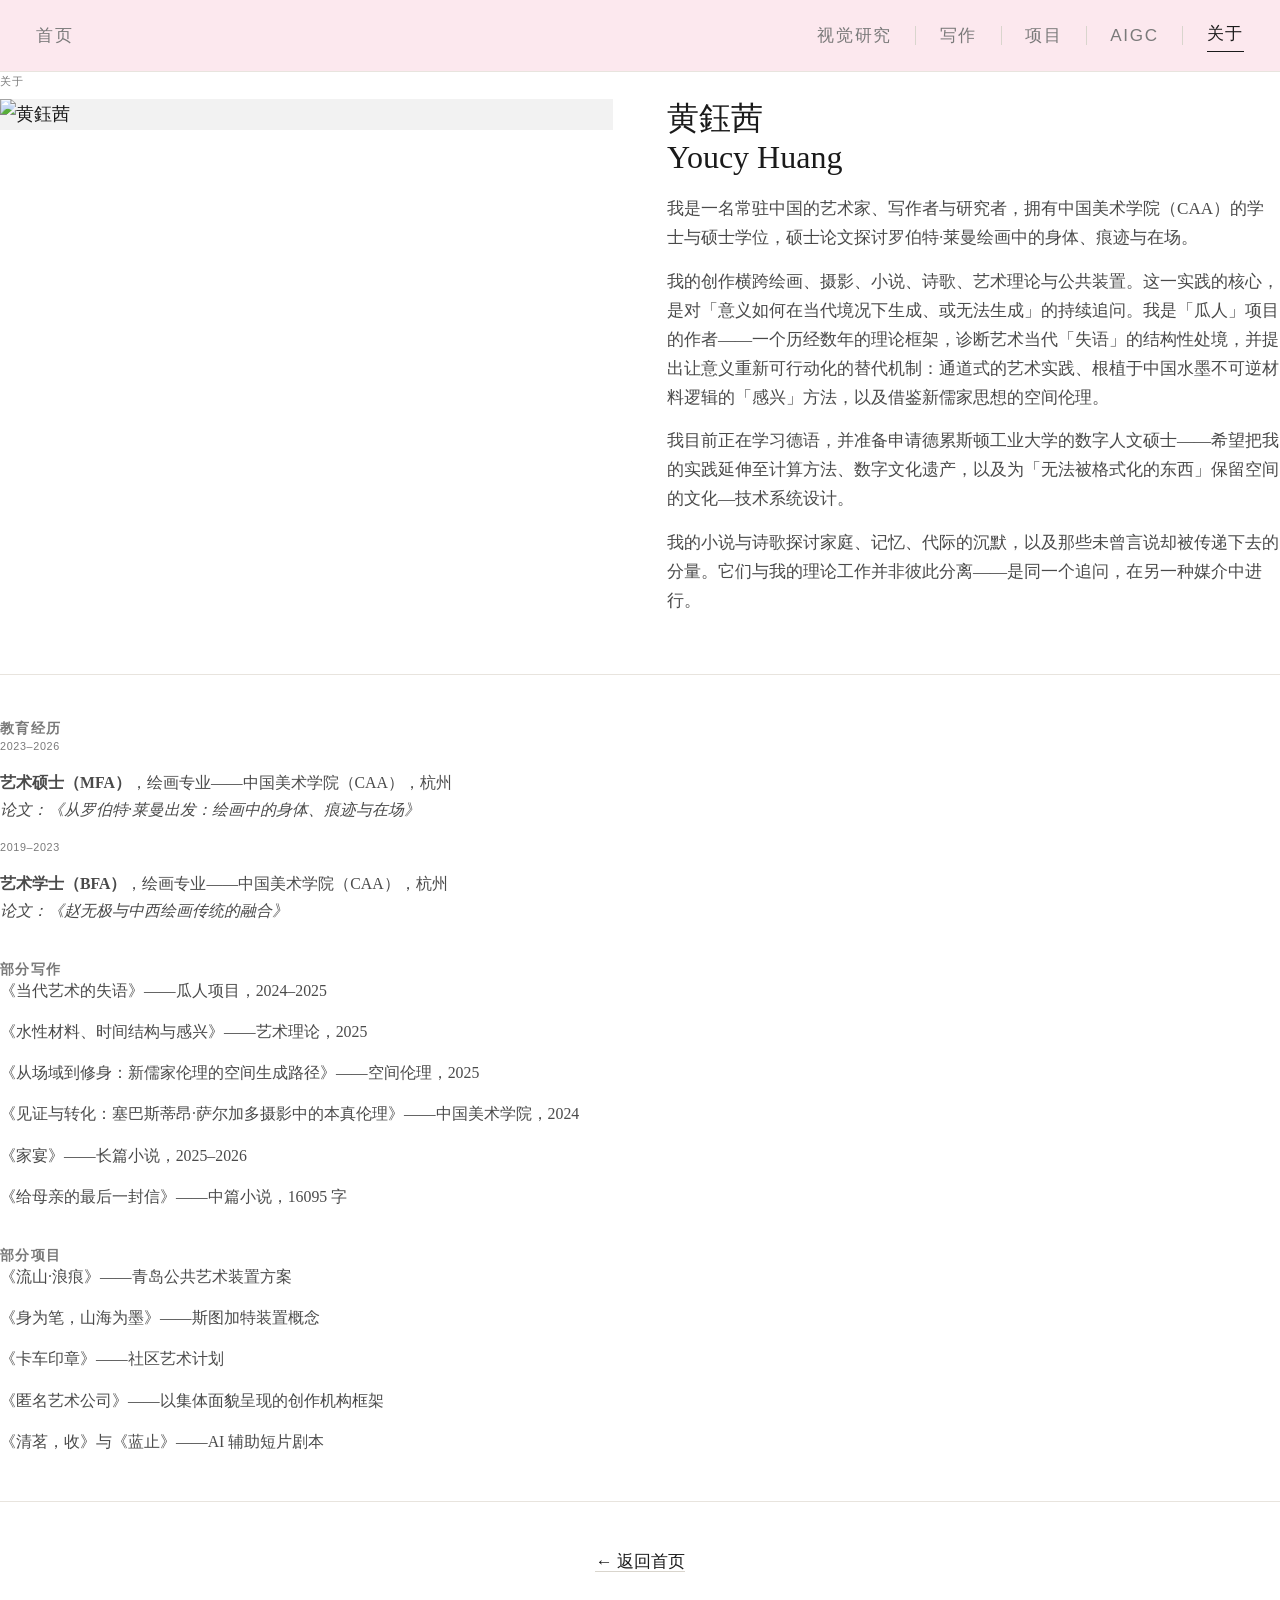
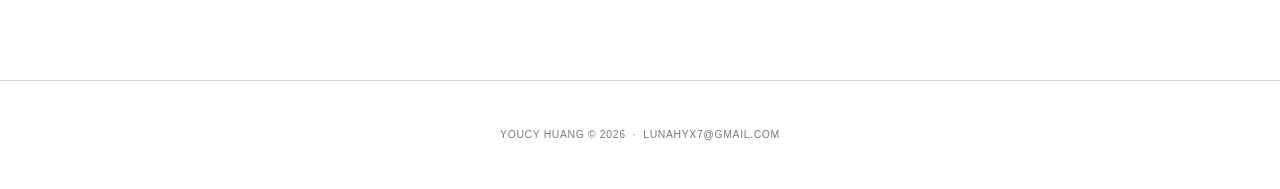
==== about.html @ cfd29266 "中文版作品集网站：9 页面 + 自由画布拖拽缩放 + 全站可编辑 + 导航 6 项" ====
<!DOCTYPE html>
<html lang="zh-CN">
<head>
  <meta charset="UTF-8">
  <meta name="viewport" content="width=device-width, initial-scale=1.0">
  <title>关于 — 黄鈺茜</title>
  <meta name="description" content="关于黄鈺茜（Youcy Huang）——艺术家、写作者、研究者。中国美术学院 BFA 与 MFA。">
  <link rel="stylesheet" href="assets/css/style.css">
  <link rel="icon" type="image/svg+xml" href="data:image/svg+xml,<svg xmlns='http://www.w3.org/2000/svg' viewBox='0 0 100 100'><text y='.9em' font-size='90'>山</text></svg>">
</head>
<body>

<nav class="nav">
  <ul class="nav-links">
    <li class="nav-home"><a href="index.html">首页</a></li>
    <li><a href="visual-studies.html">视觉研究</a></li>
    <li><a href="writing.html">写作</a></li>
    <li><a href="projects.html">项目</a></li>
    <li><a href="digital.html">AIGC</a></li>
    <li><a href="about.html" class="active">关于</a></li>
  </ul>
</nav>

<main class="page">
  <section class="section">
    <p class="section-label">关于</p>

    <div class="about-grid">
      <div class="about-image">
        <img src="assets/images/photography/photo_17.png" alt="黄鈺茜" loading="lazy">
      </div>
      <div class="about-text">
        <h2 style="margin-bottom: var(--gap-sm);">黄鈺茜<br>Youcy Huang</h2>
        <p>
          我是一名常驻中国的艺术家、写作者与研究者，拥有中国美术学院（CAA）的学士与硕士学位，硕士论文探讨罗伯特·莱曼绘画中的身体、痕迹与在场。
        </p>
        <p>
          我的创作横跨绘画、摄影、小说、诗歌、艺术理论与公共装置。这一实践的核心，是对「意义如何在当代境况下生成、或无法生成」的持续追问。我是「瓜人」项目的作者——一个历经数年的理论框架，诊断艺术当代「失语」的结构性处境，并提出让意义重新可行动化的替代机制：通道式的艺术实践、根植于中国水墨不可逆材料逻辑的「感兴」方法，以及借鉴新儒家思想的空间伦理。
        </p>
        <p>
          我目前正在学习德语，并准备申请德累斯顿工业大学的数字人文硕士——希望把我的实践延伸至计算方法、数字文化遗产，以及为「无法被格式化的东西」保留空间的文化—技术系统设计。
        </p>
        <p>
          我的小说与诗歌探讨家庭、记忆、代际的沉默，以及那些未曾言说却被传递下去的分量。它们与我的理论工作并非彼此分离——是同一个追问，在另一种媒介中进行。
        </p>
      </div>
    </div>

    <!-- 履历 -->
    <div class="section-rule"></div>
    <h4>教育经历</h4>
    <div class="cv-section">
      <div class="cv-entry">
        <p class="date">2023–2026</p>
        <p class="desc"><strong>艺术硕士（MFA）</strong>，绘画专业——中国美术学院（CAA），杭州<br>
        <em>论文：《从罗伯特·莱曼出发：绘画中的身体、痕迹与在场》</em></p>
      </div>
      <div class="cv-entry">
        <p class="date">2019–2023</p>
        <p class="desc"><strong>艺术学士（BFA）</strong>，绘画专业——中国美术学院（CAA），杭州<br>
        <em>论文：《赵无极与中西绘画传统的融合》</em></p>
      </div>
    </div>

    <h4 style="margin-top: var(--gap-md);">部分写作</h4>
    <div class="cv-section">
      <div class="cv-entry">
        <p class="desc">《当代艺术的失语》——瓜人项目，2024–2025</p>
      </div>
      <div class="cv-entry">
        <p class="desc">《水性材料、时间结构与感兴》——艺术理论，2025</p>
      </div>
      <div class="cv-entry">
        <p class="desc">《从场域到修身：新儒家伦理的空间生成路径》——空间伦理，2025</p>
      </div>
      <div class="cv-entry">
        <p class="desc">《见证与转化：塞巴斯蒂昂·萨尔加多摄影中的本真伦理》——中国美术学院，2024</p>
      </div>
      <div class="cv-entry">
        <p class="desc">《家宴》——长篇小说，2025–2026</p>
      </div>
      <div class="cv-entry">
        <p class="desc">《给母亲的最后一封信》——中篇小说，16095 字</p>
      </div>
    </div>

    <h4 style="margin-top: var(--gap-md);">部分项目</h4>
    <div class="cv-section">
      <div class="cv-entry">
        <p class="desc">《流山·浪痕》——青岛公共艺术装置方案</p>
      </div>
      <div class="cv-entry">
        <p class="desc">《身为笔，山海为墨》——斯图加特装置概念</p>
      </div>
      <div class="cv-entry">
        <p class="desc">《卡车印章》——社区艺术计划</p>
      </div>
      <div class="cv-entry">
        <p class="desc">《匿名艺术公司》——以集体面貌呈现的创作机构框架</p>
      </div>
      <div class="cv-entry">
        <p class="desc">《清茗，收》与《蓝止》——AI 辅助短片剧本</p>
      </div>
    </div>

    <div class="section-rule"></div>
    <p style="text-align: center;">
      <a href="index.html">← 返回首页</a>
    </p>
  </section>
</main>

<footer class="footer">
  <p>Youcy Huang &copy; 2026 &nbsp;·&nbsp; lunahyx7@gmail.com</p>
</footer>

<script src="assets/js/editable.js"></script>
</body>
</html>
---- assets/css/style.css ----
/* ========================================
   Youcy Huang — Portfolio v3
   Cézanne Catalogue Style
   ======================================== */

*,*::before,*::after{box-sizing:border-box;margin:0;padding:0}

:root{
  --cream:#ffffff; --warm:#f7f7f7; --paper:#f2f2f2;
  --ink:#1a1a1a; --ink-light:#4a4a4a; --muted:#7a7a7a; --faint:#b0aca5;
  --rule:#d9d5cd; --rule-light:#e8e4de;
  --cn:'FZShouJinShuS-R-GB','方正瘦金书','汉仪瘦金书','竹影瘦金体','Noto Serif SC','Source Han Serif SC','Songti SC','STSong','SimSun','宋体';
  --serif:var(--cn),'Georgia','Times New Roman',serif;
  --sans:var(--cn),'Inter','Helvetica Neue','Arial',sans-serif;
  --nav-h:4rem;
  --thumb-size: 200px;
  --nav-bg:rgba(252,228,236,.85);
  --base-fs:18px;
  --body-lh:1.7;
  --page-gutter:2rem;
  --section-gap:3rem;
  --gap-xs:.5rem; --gap-sm:1rem; --gap-md:2rem; --gap-lg:3rem; --gap-xl:4rem;
  --img-border-w:0px;
  --img-border-c:#1a1a1a;
}
html{font-size:var(--base-fs);scroll-behavior:smooth;-webkit-font-smoothing:antialiased}
body{font-family:var(--serif);background:var(--cream);color:var(--ink);line-height:var(--body-lh);font-weight:400}

/* Typography */
h1,h2,h3,h4{font-family:var(--serif);font-weight:500;line-height:1.2}
h1{font-size:clamp(2.5rem,5vw,4rem);font-weight:500;letter-spacing:.02em}
h2{font-size:clamp(1.4rem,2.5vw,1.8rem);font-weight:500}
h3{font-size:1.05rem;font-weight:600}
h4{font-size:.78rem;font-weight:600;text-transform:uppercase;letter-spacing:.1em;color:var(--muted)}
p{font-size:.95rem;color:var(--ink-light);margin-bottom:.8rem;font-weight:400}
a{color:var(--ink);text-decoration:none;border-bottom:1px solid var(--rule);transition:border-color .2s}
a:hover{border-bottom-color:var(--ink)}
img{box-shadow:0 0 0 var(--img-border-w) var(--img-border-c)}

/* Navigation */
.nav{position:fixed;top:0;left:0;right:0;z-index:100;height:var(--nav-h);padding:0 2rem;background:var(--nav-bg);backdrop-filter:blur(8px);border-bottom:1px solid var(--rule-light);display:flex;justify-content:flex-end;align-items:center}
.nav-logo{font-family:var(--serif);font-size:1.85rem;font-weight:700;letter-spacing:.03em;border:none}
.nav-logo:hover{border:none;opacity:.6}
.nav-links{display:flex;align-items:center;list-style:none;flex:1}
.nav-links li{display:flex;align-items:center}
.nav-links li + li::before{content:'';width:1px;height:1.1em;background:var(--rule);margin:0 1.3rem}
.nav-home{margin-right:auto}
.nav-home + li::before{display:none}
.nav-links a{font-family:var(--sans);font-size:0.95rem;font-weight:500;letter-spacing:.1em;text-transform:uppercase;border:none;color:var(--muted)}
.nav-links a:hover,.nav-links a.active{color:var(--ink)}
.nav-links a.active::after{content:'';display:block;width:100%;height:1px;background:var(--ink);margin-top:2px}

/* Page */
.page{padding-top:var(--nav-h)}
.page-inner{max-width:1340px;margin:0 auto;padding:2.5rem var(--page-gutter)}

/* ============================================= */
/* PAINTINGS — CÉZANNE CATALOGUE STYLE            */
/* ============================================= */

/* Toolbar */
.catalog-toolbar{display:flex;justify-content:space-between;align-items:center;padding-bottom:1.5rem;border-bottom:1px solid var(--rule);margin-bottom:2rem;flex-wrap:wrap;gap:1rem}
.catalog-toolbar h1{font-size:1.6rem;font-weight:400;margin:0}
.catalog-controls{display:flex;align-items:center;gap:1rem}
.catalog-controls label{font-family:var(--sans);font-size:.62rem;letter-spacing:.06em;text-transform:uppercase;color:var(--muted)}
.catalog-controls input[type=range]{width:100px;accent-color:var(--ink)}

/* Period section */
.period-section{margin-bottom:3rem}
.period-head{display:flex;justify-content:space-between;align-items:baseline;padding:1rem 0;border-bottom:1px solid var(--rule-light);margin-bottom:1.2rem}
.period-head h2{font-size:1.2rem;font-weight:500}
.period-head .years{font-family:var(--sans);font-size:.62rem;letter-spacing:.08em;color:var(--muted);text-transform:uppercase}
.period-desc{max-width:640px;font-size:.85rem;color:var(--ink-light);margin-bottom:1.2rem;line-height:1.7}

/* Catalogue grid — CSS Grid with user-adjustable column width */
.catalogue-grid{
  display:grid;
  grid-template-columns:repeat(auto-fill, minmax(var(--thumb-size), 1fr));
  gap:1.5rem;
}
.catalogue-item{cursor:pointer;transition:opacity .2s}
.catalogue-item:hover{opacity:.82}
.catalogue-item img{width:100%;height:auto;display:block;background:var(--paper)}
.catalogue-item .cat-info{margin-top:.4rem}
.catalogue-item .cat-title{display:block;font-family:var(--serif);font-style:italic;font-size:.82rem}
.catalogue-item .cat-meta{font-family:var(--sans);font-size:.58rem;color:var(--muted);letter-spacing:.04em;text-transform:uppercase}

/* Annotation panel */
.ann-panel{display:none;position:fixed;right:0;top:var(--nav-h);bottom:0;width:380px;background:var(--cream);border-left:1px solid var(--rule);padding:2rem 1.5rem;overflow-y:auto;z-index:90;box-shadow:-4px 0 30px rgba(0,0,0,.04)}
.ann-panel.open{display:block}
.ann-panel .ann-close{font-family:var(--sans);font-size:.62rem;letter-spacing:.08em;text-transform:uppercase;color:var(--muted);cursor:pointer;background:none;border:none;margin-bottom:1.5rem;display:block}
.ann-panel h3{font-style:italic;margin-bottom:.3rem}
.ann-panel .meta{font-family:var(--sans);font-size:.6rem;color:var(--muted);margin-bottom:1rem}
.ann-panel textarea{width:100%;min-height:180px;border:1px solid var(--rule-light);background:var(--warm);font-family:var(--serif);font-size:.85rem;line-height:1.8;padding:.8rem;resize:vertical;outline:none}
.ann-panel .save-btn{font-family:var(--sans);font-size:.62rem;letter-spacing:.06em;text-transform:uppercase;background:var(--ink);color:var(--cream);border:none;padding:6px 14px;cursor:pointer;margin-top:.5rem}

/* Lightbox */
.lightbox{display:none;position:fixed;inset:0;z-index:200;background:rgba(255,255,255,.97);cursor:pointer;align-items:center;justify-content:center}
.lightbox.on{display:flex}
.lightbox img{max-width:93vw;max-height:93vh;object-fit:contain;box-shadow:0 4px 40px rgba(0,0,0,.05)}
.lightbox .lb-close{position:absolute;top:1rem;right:1.5rem;font-family:var(--sans);font-size:.65rem;letter-spacing:.08em;text-transform:uppercase;color:var(--muted);background:none;border:none;cursor:pointer}

/* ============================================= */
/* WRITING PAGE                                   */
/* ============================================= */
.writing-layout{display:grid;grid-template-columns:1fr 360px;gap:3rem;align-items:start}
.writing-cat{margin-bottom:2.5rem}
.writing-cat h4{margin-bottom:.8rem}
.doc-list{list-style:none}
.doc-item{padding:.7rem 0;border-bottom:1px solid var(--rule-light)}
.doc-item .doc-title{font-weight:600;font-size:.95rem;display:block;margin-bottom:2px}
.doc-item .doc-desc{font-family:var(--serif);font-style:italic;font-size:.78rem;color:var(--ink-light);font-weight:300}
.doc-item .doc-year{font-family:var(--sans);font-size:.58rem;color:var(--faint);letter-spacing:.05em;text-transform:uppercase}

/* Search sidebar */
.search-box{position:sticky;top:calc(var(--nav-h) + 2.5rem);background:var(--warm);border:1px solid var(--rule-light);padding:1.3rem;border-radius:3px}
.search-box h4{margin-bottom:.6rem}
.search-box input{width:100%;padding:.6rem;border:1px solid var(--rule);background:var(--cream);font-family:var(--sans);font-size:.72rem;outline:none;margin-bottom:.4rem}
.search-box input:focus{border-color:var(--ink)}
.search-box .hint{font-family:var(--sans);font-size:.55rem;color:var(--faint);letter-spacing:.03em;margin-bottom:.8rem}
.search-results{max-height:360px;overflow-y:auto}
.sr-item{padding:.5rem 0;border-bottom:1px solid var(--rule-light);cursor:pointer;font-size:.8rem}
.sr-item:hover{opacity:.7}
.sr-item .sr-title{font-weight:600}
.sr-item .sr-excerpt{font-size:.65rem;color:var(--muted);font-family:var(--sans)}
.sr-empty{font-size:.72rem;color:var(--muted);font-style:italic}

/* ============================================= */
/* DIGITAL / PROJECTS / ABOUT                    */
/* ============================================= */
.card-grid{display:grid;grid-template-columns:repeat(auto-fill,minmax(320px,1fr));gap:1.5rem}
.card{border:1px solid var(--rule-light);padding:1.5rem;border-radius:3px;transition:all .2s}
.card:hover{border-color:var(--rule);background:var(--warm)}
.card h3{margin-bottom:.4rem}
.card .desc{font-size:.82rem;color:var(--ink-light)}
.card .tag{font-family:var(--sans);font-size:.58rem;letter-spacing:.05em;color:var(--faint);text-transform:uppercase;margin-top:.8rem;display:block}

.about-grid{display:grid;grid-template-columns:1fr 1fr;gap:3rem;align-items:start}
.cv-entry{margin-bottom:.8rem}
.cv-entry .date{font-family:var(--sans);font-size:.6rem;letter-spacing:.06em;color:var(--muted);text-transform:uppercase}
.cv-entry .desc{font-size:.88rem}

/* Footer */
.footer{padding:2.5rem 2rem;text-align:center;border-top:1px solid var(--rule);margin-top:var(--section-gap)}
.footer p{font-family:var(--sans);font-size:.58rem;color:var(--muted);letter-spacing:.06em;text-transform:uppercase;margin:0}

/* Rule divider */
.rule{width:100%;height:1px;background:var(--rule);margin:var(--section-gap) 0}

/* Section label */
.sec-label{font-family:var(--sans);font-size:.6rem;font-weight:500;letter-spacing:.12em;text-transform:uppercase;color:var(--muted);margin-bottom:.5rem}

/* Index grid */
.idx-grid{display:grid;grid-template-columns:repeat(auto-fill,minmax(280px,1fr));gap:1.5rem;margin-top:1rem}
.idx-item{cursor:pointer;transition:opacity .2s}
.idx-item:hover{opacity:.8}
.idx-item img{width:100%;height:auto;display:block;background:var(--paper)}
.idx-item .idx-cap{margin-top:.4rem;display:flex;justify-content:space-between;align-items:baseline}
.idx-item .idx-title{font-family:var(--serif);font-style:italic;font-size:.88rem}
.idx-item .idx-meta{font-family:var(--sans);font-size:.58rem;color:var(--muted);letter-spacing:.04em;text-transform:uppercase}

/* Homepage section links */
.hp-link{display:grid;grid-template-columns:1fr 1fr;gap:2rem;align-items:center;padding:1.5rem 0;border-bottom:1px solid var(--rule-light);text-decoration:none;border-bottom:1px solid var(--rule-light)}
.hp-link:hover{border-bottom-color:var(--rule)}
.hp-link img{width:100%;height:auto;display:block}
@media(max-width:700px){.hp-link{grid-template-columns:1fr;gap:1rem}}

/* Responsive */
@media(max-width:860px){
  .writing-layout{grid-template-columns:1fr}
  .search-box{position:static;margin-top:2rem}
  .ann-panel{width:100%;left:0}
  .about-grid{grid-template-columns:1fr}
}
@media(max-width:540px){
  html{font-size:15px}
  .page-inner{padding:1.5rem 1rem}
  .nav{padding:0 1rem}
  .nav-links li + li::before{margin:0 .7rem}
  .nav-links a{font-size:.8rem}
}

/* ============================================= */
/* SUPPLEMENTAL — About & Projects pages          */
/* ============================================= */
.section{padding-bottom:2rem}
.section-label{font-family:var(--sans);font-size:.6rem;font-weight:500;letter-spacing:.12em;text-transform:uppercase;color:var(--muted);margin-bottom:.5rem}
.section-rule{width:100%;height:1px;background:var(--rule-light);margin:2.5rem 0}
.cv-section{margin-bottom:1rem}
.about-image img{width:100%;height:auto;display:block;background:var(--paper)}
.project-card{display:grid;grid-template-columns:300px 1fr;gap:2rem;align-items:center;padding:1.6rem 0;border-bottom:1px solid var(--rule-light)}
.project-card:last-of-type{border-bottom:none}
.project-card img{width:100%;height:auto;display:block;background:var(--paper)}
.project-card h3{font-size:1.15rem;font-weight:500;margin-bottom:.5rem}
.project-card p{font-size:.88rem;line-height:1.85;color:var(--ink-light)}
.gallery-grid{display:grid;grid-template-columns:repeat(auto-fill,minmax(220px,1fr));gap:1rem}
.gallery-grid img{width:100%;height:auto;display:block;background:var(--paper)}
@media(max-width:700px){.project-card{grid-template-columns:1fr}}
.catalogue-grid img{width:100%;height:auto;display:block;background:var(--paper)}

/* ============================================= */
/* 可编辑文字 + 首页图片方框                       */
/* ============================================= */
[contenteditable]{cursor:text}
[contenteditable]:hover{outline:1px dashed var(--rule);outline-offset:3px}
[contenteditable]:focus{outline:1px dashed var(--ink);outline-offset:3px}
.hp-imgboxes{display:grid;grid-template-columns:1fr 1fr;gap:1.5rem;margin:0 auto 2.5rem;max-width:820px}
.hp-imgbox{position:relative;min-height:220px;border:1px dashed var(--rule);background:var(--warm);display:flex;align-items:center;justify-content:center;cursor:pointer;overflow:hidden;transition:border-color .2s}
.hp-imgbox:hover{border-color:var(--ink)}
.hp-imgbox.drag-over{border-color:var(--ink);background:var(--paper)}
.hp-imgbox-hint{font-family:var(--sans);font-size:.62rem;color:var(--faint);text-align:center;padding:1rem;letter-spacing:.05em;pointer-events:none}
.hp-imgbox img{position:absolute;inset:0;width:100%;height:100%;object-fit:cover;display:block}
.hp-imgbox.has-img .hp-imgbox-hint{display:none}
.hp-imgbox-clear{position:absolute;top:8px;right:8px;width:22px;height:22px;border-radius:50%;background:var(--ink);color:#fff;border:none;font-size:14px;line-height:1;cursor:pointer;display:none;z-index:3;align-items:center;justify-content:center;padding:0}
.hp-imgbox.has-img:hover .hp-imgbox-clear{display:flex}
@media(max-width:700px){.hp-imgboxes{grid-template-columns:1fr}}

/* ============================================= */
/* 视觉研究自由画布（拖拽 + 缩放）               */
/* ============================================= */
.vs-container{max-width:1460px;margin:0 auto}
.vs-canvas{position:relative;min-height:900px;background:var(--warm);border:1px solid var(--rule-light)}
.vs-img{position:absolute;cursor:move;z-index:1;transition:box-shadow .2s;user-select:none;-webkit-user-select:none}
.vs-img:hover{z-index:2}
.vs-img.active{z-index:3;box-shadow:0 0 0 2px var(--ink)}
.vs-img img{width:100%;height:100%;object-fit:contain;display:block;pointer-events:none;background:transparent}
.vs-img .caption{position:absolute;bottom:-18px;left:0;right:0;text-align:center;font-family:var(--sans);font-size:.52rem;color:var(--muted);letter-spacing:.03em;white-space:nowrap;overflow:hidden;text-overflow:ellipsis}
.vs-txt{position:absolute;cursor:move;z-index:1;padding:10px 12px;border:1px dashed transparent;transition:box-shadow .2s,border-color .2s}
.vs-txt:hover{z-index:2;border-color:var(--rule)}
.vs-txt.active{z-index:3;border-color:var(--ink);box-shadow:0 0 0 2px var(--ink)}
.vs-txt h3{font-size:1.7rem;font-weight:600;line-height:1.25;margin:0 0 .3rem}
.vs-txt .vs-years{font-family:var(--sans);font-size:.62rem;letter-spacing:.1em;color:var(--muted);text-transform:uppercase}
.vs-txt p{font-size:1rem;line-height:1.9;color:var(--ink-light);font-weight:450;margin:0}
.vs-txt p[contenteditable]:focus{outline:1px dashed var(--rule)}
.rs-handle{position:absolute;right:-6px;bottom:-6px;width:14px;height:14px;background:var(--ink);border-radius:50%;opacity:0;transition:opacity .2s;cursor:se-resize}
.rs-handle-r{position:absolute;right:-5px;top:50%;transform:translateY(-50%);width:6px;height:34px;background:var(--ink);border-radius:3px;opacity:0;transition:opacity .2s;cursor:ew-resize}
.vs-img:hover .rs-handle,.vs-img.active .rs-handle,
.vs-txt:hover .rs-handle-r,.vs-txt.active .rs-handle-r{opacity:1}
.vs-toolbar{display:flex;justify-content:space-between;align-items:center;padding-bottom:1rem;border-bottom:1px solid var(--rule);margin-bottom:2rem;flex-wrap:wrap;gap:.8rem}
.vs-toolbar h1{font-size:1.8rem;font-weight:500;margin:0}
.lb{display:none;position:fixed;inset:0;z-index:200;background:rgba(255,255,255,.97);cursor:pointer;align-items:center;justify-content:center}
.lb.on{display:flex}
.lb img{max-width:93vw;max-height:93vh;object-fit:contain;box-shadow:0 4px 40px rgba(0,0,0,.05)}
.lb .lb-close{position:absolute;top:1rem;right:1.5rem;font-family:var(--sans);font-size:.7rem;letter-spacing:.08em;color:var(--muted);background:none;border:none;cursor:pointer}
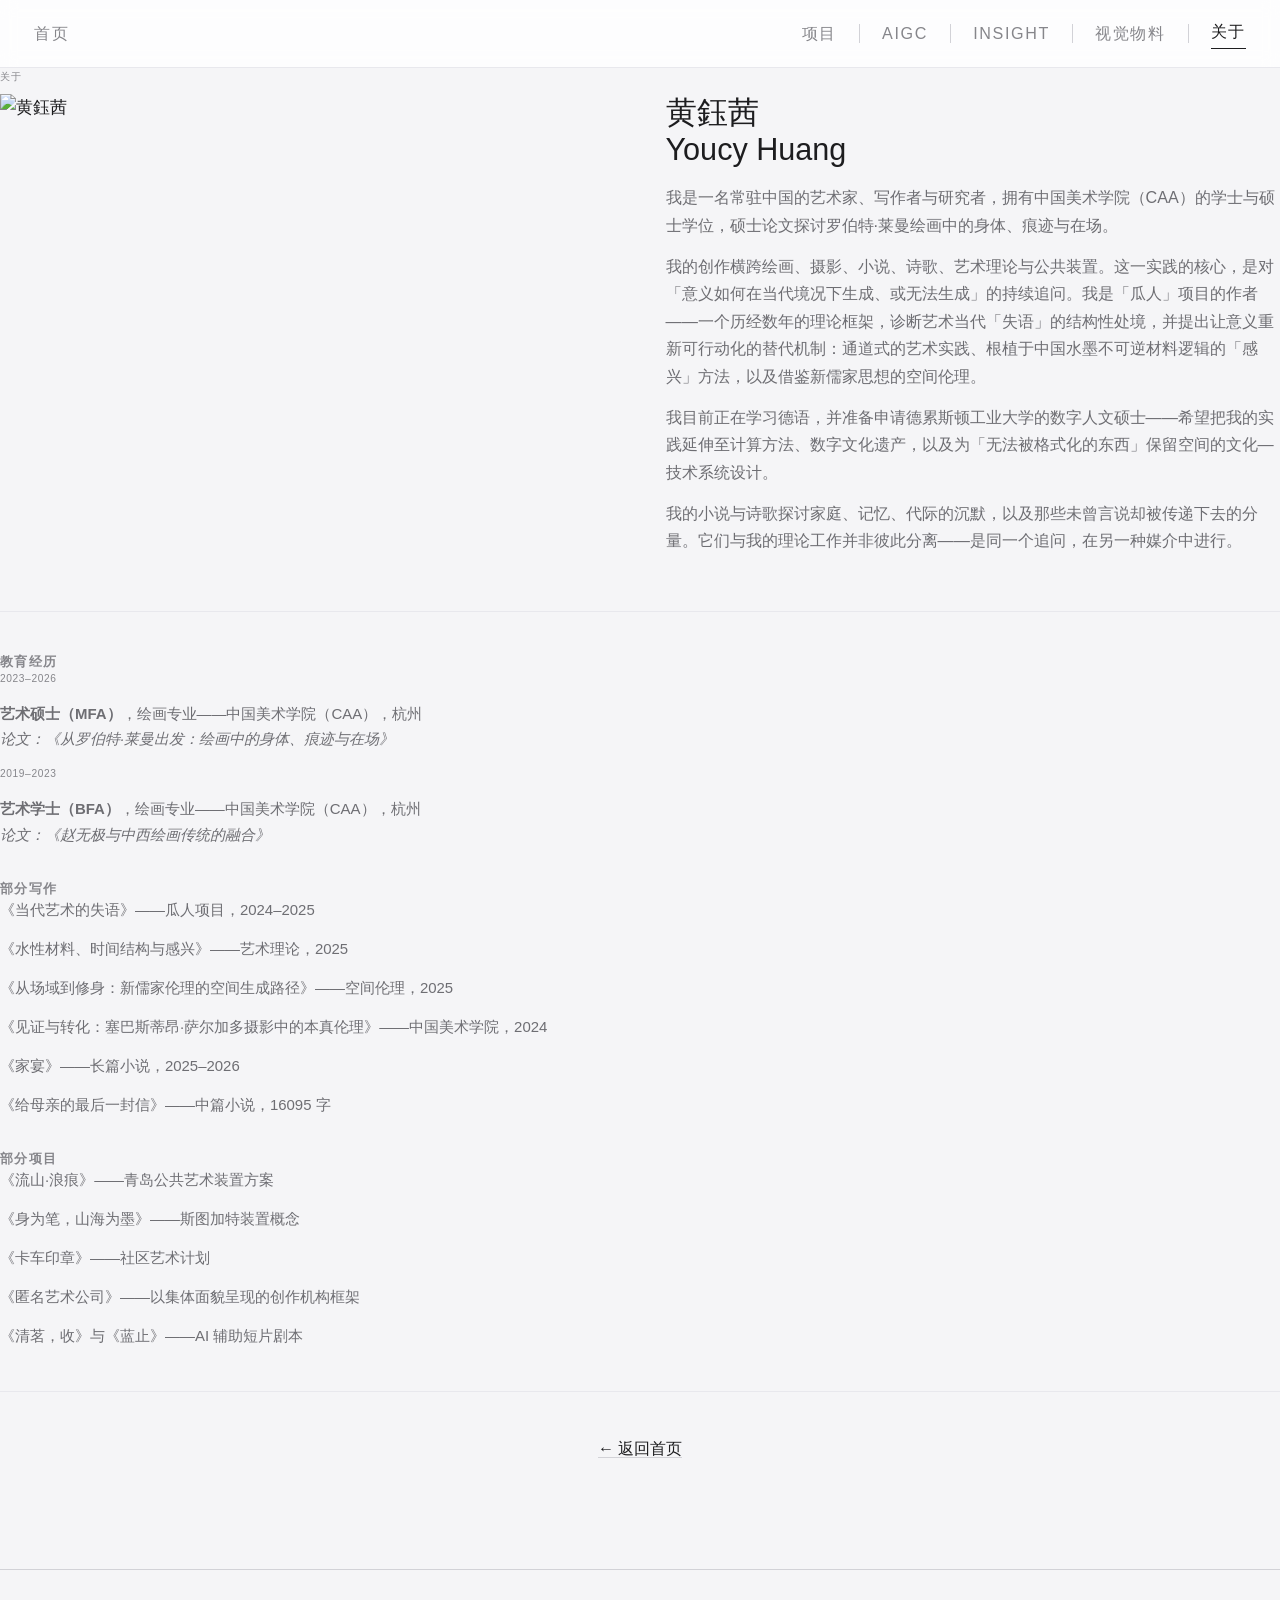
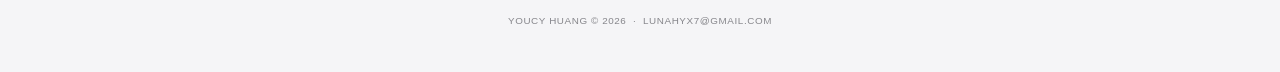
==== commit 818185de: "Apple HIG 改版：四宫格首页 + Insight 页 + 视觉物料（绘画合并画布/摄影自由画布）" ====
--- a/about.html
+++ b/about.html
@@ -13,10 +13,10 @@
 <nav class="nav">
   <ul class="nav-links">
     <li class="nav-home"><a href="index.html">首页</a></li>
-    <li><a href="visual-studies.html">视觉研究</a></li>
-    <li><a href="writing.html">写作</a></li>
     <li><a href="projects.html">项目</a></li>
     <li><a href="digital.html">AIGC</a></li>
+    <li><a href="insight.html">Insight</a></li>
+    <li><a href="visual.html">视觉物料</a></li>
     <li><a href="about.html" class="active">关于</a></li>
   </ul>
 </nav>
--- a/assets/css/style.css
+++ b/assets/css/style.css
@@ -6,22 +6,25 @@
 *,*::before,*::after{box-sizing:border-box;margin:0;padding:0}
 
 :root{
-  --cream:#ffffff; --warm:#f7f7f7; --paper:#f2f2f2;
-  --ink:#1a1a1a; --ink-light:#4a4a4a; --muted:#7a7a7a; --faint:#b0aca5;
-  --rule:#d9d5cd; --rule-light:#e8e4de;
-  --cn:'FZShouJinShuS-R-GB','方正瘦金书','汉仪瘦金书','竹影瘦金体','Noto Serif SC','Source Han Serif SC','Songti SC','STSong','SimSun','宋体';
-  --serif:var(--cn),'Georgia','Times New Roman',serif;
-  --sans:var(--cn),'Inter','Helvetica Neue','Arial',sans-serif;
+  --cream:#f5f5f7; --warm:#ffffff; --paper:#f5f5f7;
+  --ink:#1d1d1f; --ink-light:#6e6e73; --muted:#86868b; --faint:#a1a1a6;
+  --rule:#d2d2d7; --rule-light:#e8e8ed;
+  --cn:-apple-system,BlinkMacSystemFont,'SF Pro Text','PingFang SC','Hiragino Sans GB','Microsoft YaHei','Segoe UI',sans-serif;
+  --serif:var(--cn);
+  --sans:var(--cn);
   --nav-h:4rem;
   --thumb-size: 200px;
-  --nav-bg:rgba(252,228,236,.85);
-  --base-fs:18px;
+  --nav-bg:rgba(255,255,255,.82);
+  --base-fs:17px;
   --body-lh:1.7;
   --page-gutter:2rem;
-  --section-gap:3rem;
+  --section-gap:3.5rem;
   --gap-xs:.5rem; --gap-sm:1rem; --gap-md:2rem; --gap-lg:3rem; --gap-xl:4rem;
   --img-border-w:0px;
   --img-border-c:#1a1a1a;
+  --radius:20px;
+  --shadow:0 4px 24px rgba(0,0,0,.06);
+  --shadow-hover:0 10px 36px rgba(0,0,0,.1);
 }
 html{font-size:var(--base-fs);scroll-behavior:smooth;-webkit-font-smoothing:antialiased}
 body{font-family:var(--serif);background:var(--cream);color:var(--ink);line-height:var(--body-lh);font-weight:400}
@@ -129,8 +132,8 @@
 /* DIGITAL / PROJECTS / ABOUT                    */
 /* ============================================= */
 .card-grid{display:grid;grid-template-columns:repeat(auto-fill,minmax(320px,1fr));gap:1.5rem}
-.card{border:1px solid var(--rule-light);padding:1.5rem;border-radius:3px;transition:all .2s}
-.card:hover{border-color:var(--rule);background:var(--warm)}
+.card{border:1px solid var(--rule-light);padding:2rem;border-radius:var(--radius);transition:all .25s;background:var(--warm);box-shadow:var(--shadow)}
+.card:hover{border-color:var(--rule);box-shadow:var(--shadow-hover);transform:translateY(-3px)}
 .card h3{margin-bottom:.4rem}
 .card .desc{font-size:.82rem;color:var(--ink-light)}
 .card .tag{font-family:var(--sans);font-size:.58rem;letter-spacing:.05em;color:var(--faint);text-transform:uppercase;margin-top:.8rem;display:block}
@@ -242,3 +245,23 @@
 .lb.on{display:flex}
 .lb img{max-width:93vw;max-height:93vh;object-fit:contain;box-shadow:0 4px 40px rgba(0,0,0,.05)}
 .lb .lb-close{position:absolute;top:1rem;right:1.5rem;font-family:var(--sans);font-size:.7rem;letter-spacing:.08em;color:var(--muted);background:none;border:none;cursor:pointer}
+
+/* ============================================= */
+/* 首页 — Apple HIG 风格                          */
+/* ============================================= */
+.home-hero{text-align:center;padding:3.5rem 0 3rem}
+.home-hero h1{font-size:clamp(2.4rem,6vw,3.4rem);font-weight:600;letter-spacing:-.02em;margin-bottom:.7rem}
+.home-hero .sub{font-size:1.05rem;color:var(--ink-light);letter-spacing:.02em}
+.home-grid{display:grid;grid-template-columns:1fr 1fr;gap:1.5rem;max-width:900px;margin:0 auto}
+.home-card{display:block;background:var(--warm);border-radius:var(--radius);box-shadow:var(--shadow);padding:2.3rem 2.2rem;text-decoration:none;color:var(--ink);transition:all .25s;border:1px solid var(--rule-light)}
+.home-card:hover{transform:translateY(-4px);box-shadow:var(--shadow-hover);border-color:var(--rule)}
+.home-card h3{font-size:1.25rem;font-weight:600;margin-bottom:.7rem}
+.home-card p{font-size:.9rem;color:var(--ink-light);line-height:1.7;margin:0}
+@media(max-width:700px){.home-grid{grid-template-columns:1fr}.home-hero{padding:2.5rem 0 2rem}}
+
+/* 摄影自由画布 */
+.vs-del{position:absolute;top:-9px;right:-9px;width:22px;height:22px;border-radius:50%;background:var(--ink);color:#fff;border:none;font-size:14px;line-height:1;cursor:pointer;opacity:0;transition:opacity .2s;z-index:5;display:flex;align-items:center;justify-content:center;padding:0}
+.vs-img:hover .vs-del,.vs-img.active .vs-del{opacity:1}
+.vs-drop-hint{position:absolute;inset:0;display:flex;align-items:center;justify-content:center;font-family:var(--sans);font-size:.85rem;color:var(--faint);pointer-events:none;text-align:center;padding:2rem;line-height:1.8}
+.photo-add{font-family:var(--sans);font-size:.8rem;color:var(--ink);background:var(--warm);border:1px solid var(--rule);border-radius:999px;padding:8px 20px;cursor:pointer;transition:all .2s}
+.photo-add:hover{border-color:var(--ink);box-shadow:var(--shadow)}
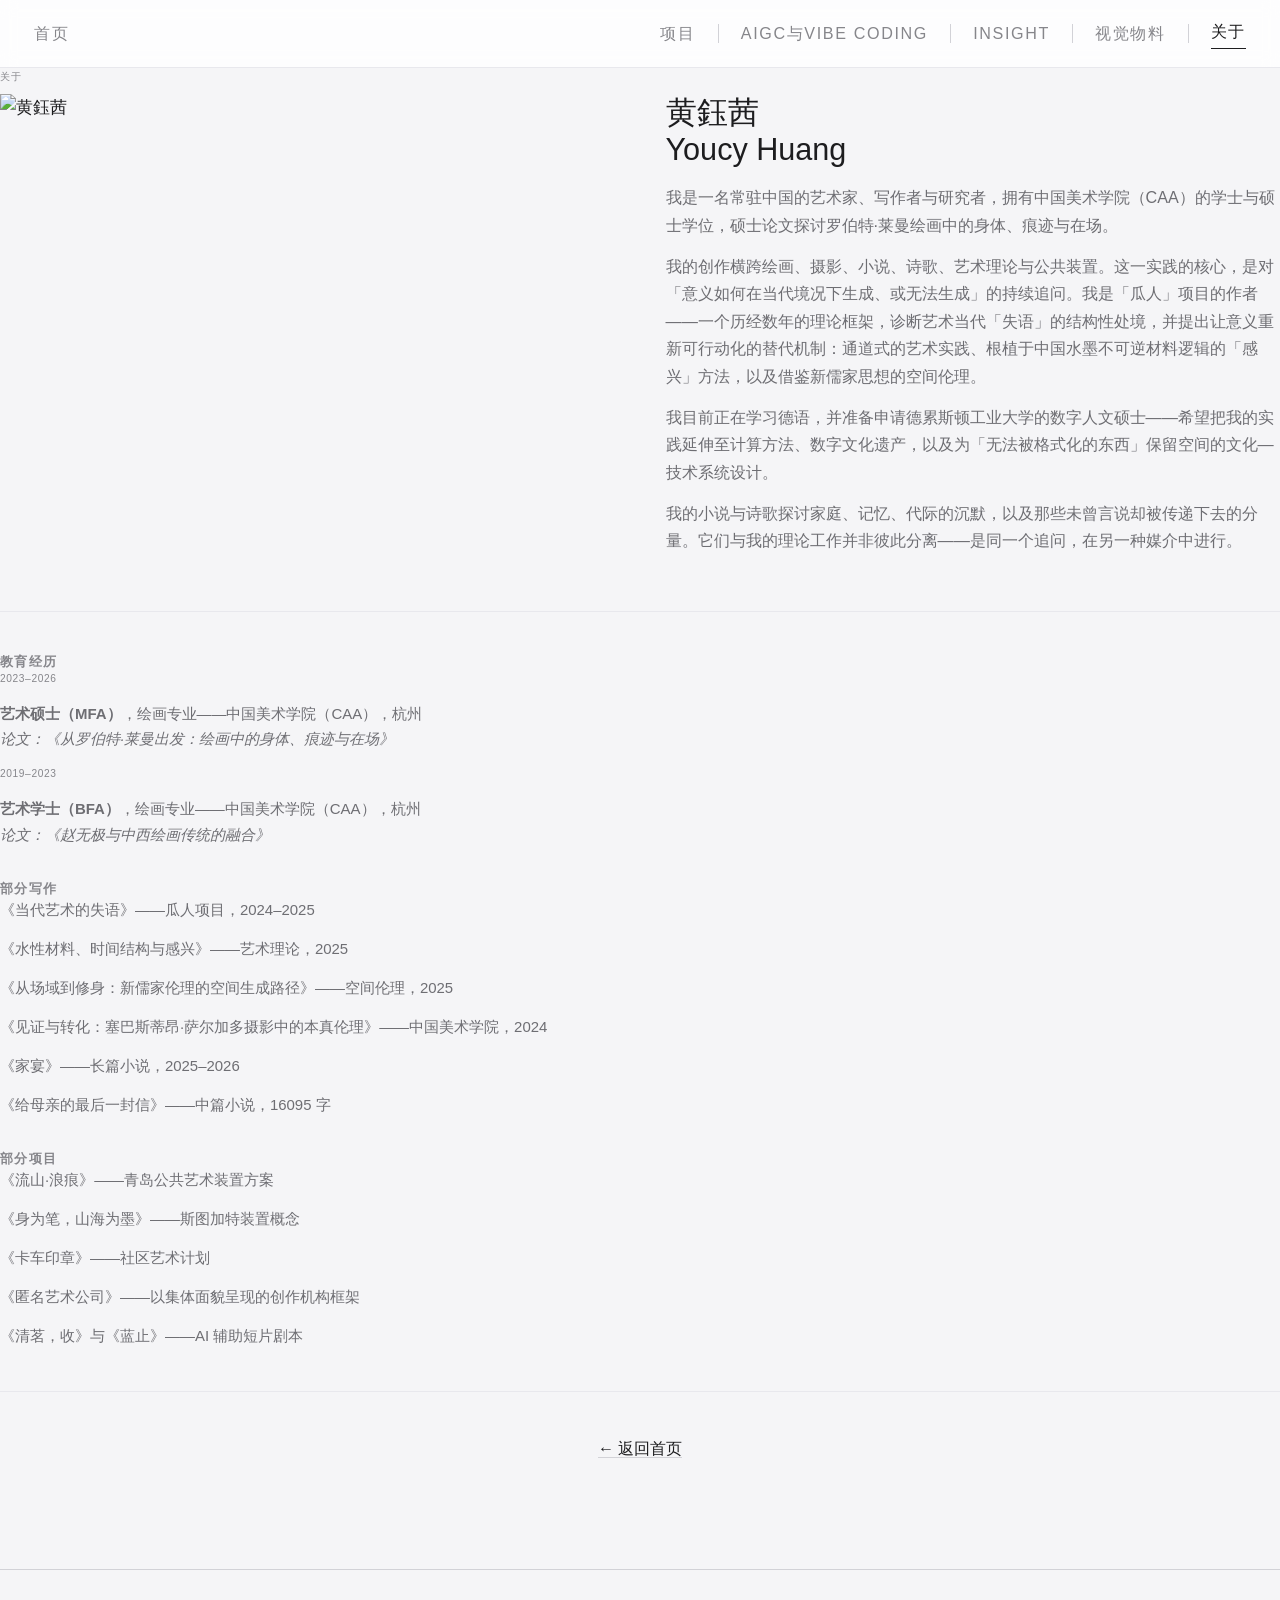
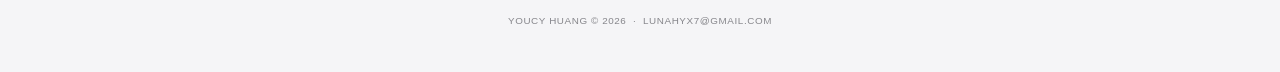
==== commit a894822c: "统一四模块名称：项目 / AIGC与vibe coding / Insight / 视觉物料" ====
--- a/about.html
+++ b/about.html
@@ -14,7 +14,7 @@
   <ul class="nav-links">
     <li class="nav-home"><a href="index.html">首页</a></li>
     <li><a href="projects.html">项目</a></li>
-    <li><a href="digital.html">AIGC</a></li>
+    <li><a href="digital.html">AIGC与vibe coding</a></li>
     <li><a href="insight.html">Insight</a></li>
     <li><a href="visual.html">视觉物料</a></li>
     <li><a href="about.html" class="active">关于</a></li>
--- a/assets/css/style.css
+++ b/assets/css/style.css
@@ -265,3 +265,7 @@
 .vs-drop-hint{position:absolute;inset:0;display:flex;align-items:center;justify-content:center;font-family:var(--sans);font-size:.85rem;color:var(--faint);pointer-events:none;text-align:center;padding:2rem;line-height:1.8}
 .photo-add{font-family:var(--sans);font-size:.8rem;color:var(--ink);background:var(--warm);border:1px solid var(--rule);border-radius:999px;padding:8px 20px;cursor:pointer;transition:all .2s}
 .photo-add:hover{border-color:var(--ink);box-shadow:var(--shadow)}
+.doc-title-row{display:flex;align-items:center;justify-content:space-between;gap:.8rem}
+.doc-upload{font-family:var(--sans);font-size:.62rem;color:var(--muted);background:none;border:1px solid var(--rule);border-radius:999px;padding:3px 12px;cursor:pointer;white-space:nowrap;transition:all .2s;flex-shrink:0}
+.doc-upload:hover{color:var(--ink);border-color:var(--ink)}
+.doc-upload.has-doc{color:var(--ink);border-color:var(--ink)}
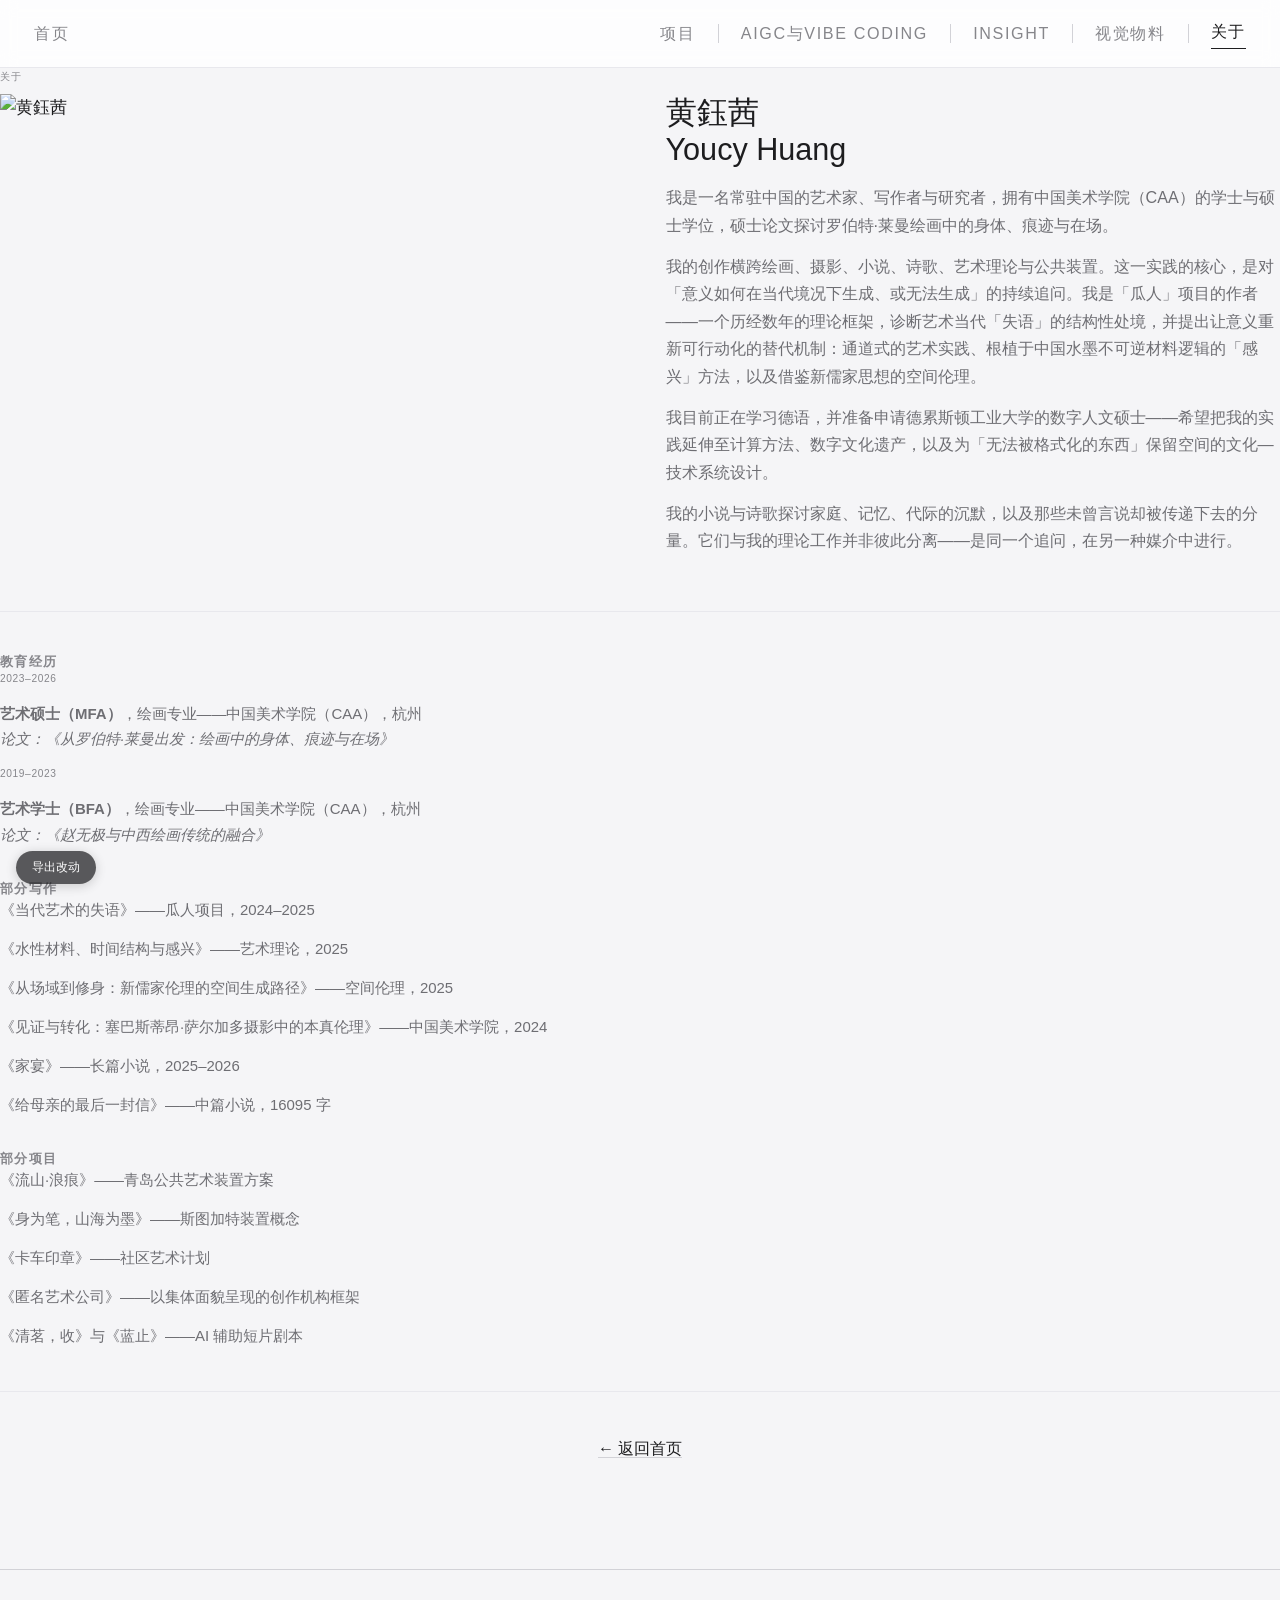
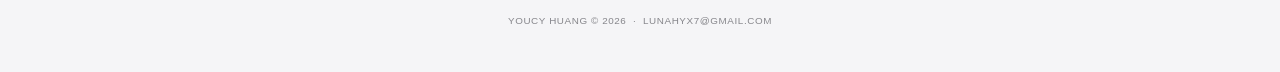
==== commit 055db80e: "加导出改动按钮（用于导出浏览器本地改动）" ====
--- a/about.html
+++ b/about.html
@@ -16,7 +16,7 @@
     <li><a href="projects.html">项目</a></li>
     <li><a href="digital.html">AIGC与vibe coding</a></li>
     <li><a href="insight.html">Insight</a></li>
-    <li><a href="visual.html">视觉物料</a></li>
+    <li><a href="painting.html">视觉物料</a></li>
     <li><a href="about.html" class="active">关于</a></li>
   </ul>
 </nav>
@@ -115,5 +115,6 @@
 </footer>
 
 <script src="assets/js/editable.js"></script>
+<script src="assets/js/export.js"></script>
 </body>
 </html>
--- a/assets/css/style.css
+++ b/assets/css/style.css
@@ -253,10 +253,12 @@
 .home-hero h1{font-size:clamp(2.4rem,6vw,3.4rem);font-weight:600;letter-spacing:-.02em;margin-bottom:.7rem}
 .home-hero .sub{font-size:1.05rem;color:var(--ink-light);letter-spacing:.02em}
 .home-grid{display:grid;grid-template-columns:1fr 1fr;gap:1.5rem;max-width:900px;margin:0 auto}
-.home-card{display:block;background:var(--warm);border-radius:var(--radius);box-shadow:var(--shadow);padding:2.3rem 2.2rem;text-decoration:none;color:var(--ink);transition:all .25s;border:1px solid var(--rule-light)}
+.home-card{display:flex;flex-direction:column;align-items:flex-start;background:var(--warm);border-radius:var(--radius);box-shadow:var(--shadow);padding:2.3rem 2.2rem;color:var(--ink);transition:all .25s;border:1px solid var(--rule-light);min-height:170px}
 .home-card:hover{transform:translateY(-4px);box-shadow:var(--shadow-hover);border-color:var(--rule)}
 .home-card h3{font-size:1.25rem;font-weight:600;margin-bottom:.7rem}
 .home-card p{font-size:.9rem;color:var(--ink-light);line-height:1.7;margin:0}
+.enter-btn{font-family:var(--sans);font-size:.72rem;color:var(--ink);border:1px solid var(--rule);border-radius:999px;padding:6px 18px;margin-top:auto;align-self:flex-end;text-decoration:none;transition:all .2s}
+.enter-btn:hover{background:var(--ink);color:#fff;border-color:var(--ink)}
 @media(max-width:700px){.home-grid{grid-template-columns:1fr}.home-hero{padding:2.5rem 0 2rem}}
 
 /* 摄影自由画布 */
@@ -269,3 +271,21 @@
 .doc-upload{font-family:var(--sans);font-size:.62rem;color:var(--muted);background:none;border:1px solid var(--rule);border-radius:999px;padding:3px 12px;cursor:pointer;white-space:nowrap;transition:all .2s;flex-shrink:0}
 .doc-upload:hover{color:var(--ink);border-color:var(--ink)}
 .doc-upload.has-doc{color:var(--ink);border-color:var(--ink)}
+/* 项目页：左文右图 */
+.project-row{display:grid;grid-template-columns:1fr 1fr;gap:2.5rem;padding:2.5rem 0;border-bottom:1px solid var(--rule-light);position:relative}
+.project-row:last-of-type{border-bottom:none}
+.project-text h3{font-size:1.3rem;font-weight:600;margin-bottom:.8rem}
+.project-text p{font-size:.92rem;color:var(--ink-light);line-height:1.85}
+.project-images{min-height:180px;border:1px dashed var(--rule);border-radius:var(--radius);padding:1rem;display:flex;flex-wrap:wrap;gap:.8rem;align-content:flex-start}
+.proj-thumb{position:relative;width:120px;height:90px}
+.proj-thumb img{width:100%;height:100%;object-fit:cover;border-radius:8px;display:block}
+.proj-del{position:absolute;top:-6px;right:-6px;width:20px;height:20px;border-radius:50%;background:var(--ink);color:#fff;border:none;font-size:12px;line-height:1;cursor:pointer;display:flex;align-items:center;justify-content:center;padding:0}
+.add-img-btn{font-family:var(--sans);font-size:.7rem;color:var(--muted);border:1px dashed var(--rule);border-radius:8px;padding:1rem;cursor:pointer;background:none;width:120px;height:90px;transition:all .2s}
+.add-img-btn:hover{color:var(--ink);border-color:var(--ink)}
+.detail-btn{grid-column:1/-1;justify-self:end;font-family:var(--sans);font-size:.72rem;color:var(--ink);border:1px solid var(--rule);border-radius:999px;padding:6px 18px;text-decoration:none;transition:all .2s}
+.detail-btn:hover{background:var(--ink);color:#fff;border-color:var(--ink)}
+/* 画布长度调节条 */
+.vs-resizer{height:34px;background:var(--paper);border:1px dashed var(--rule);border-top:none;display:flex;align-items:center;justify-content:center;cursor:ns-resize;user-select:none;border-radius:0 0 var(--radius) var(--radius)}
+.vs-resizer span{font-family:var(--sans);font-size:.62rem;color:var(--faint);letter-spacing:.05em}
+.vs-resizer:hover span{color:var(--muted)}
+@media(max-width:700px){.project-row{grid-template-columns:1fr}.detail-btn{justify-self:start}}
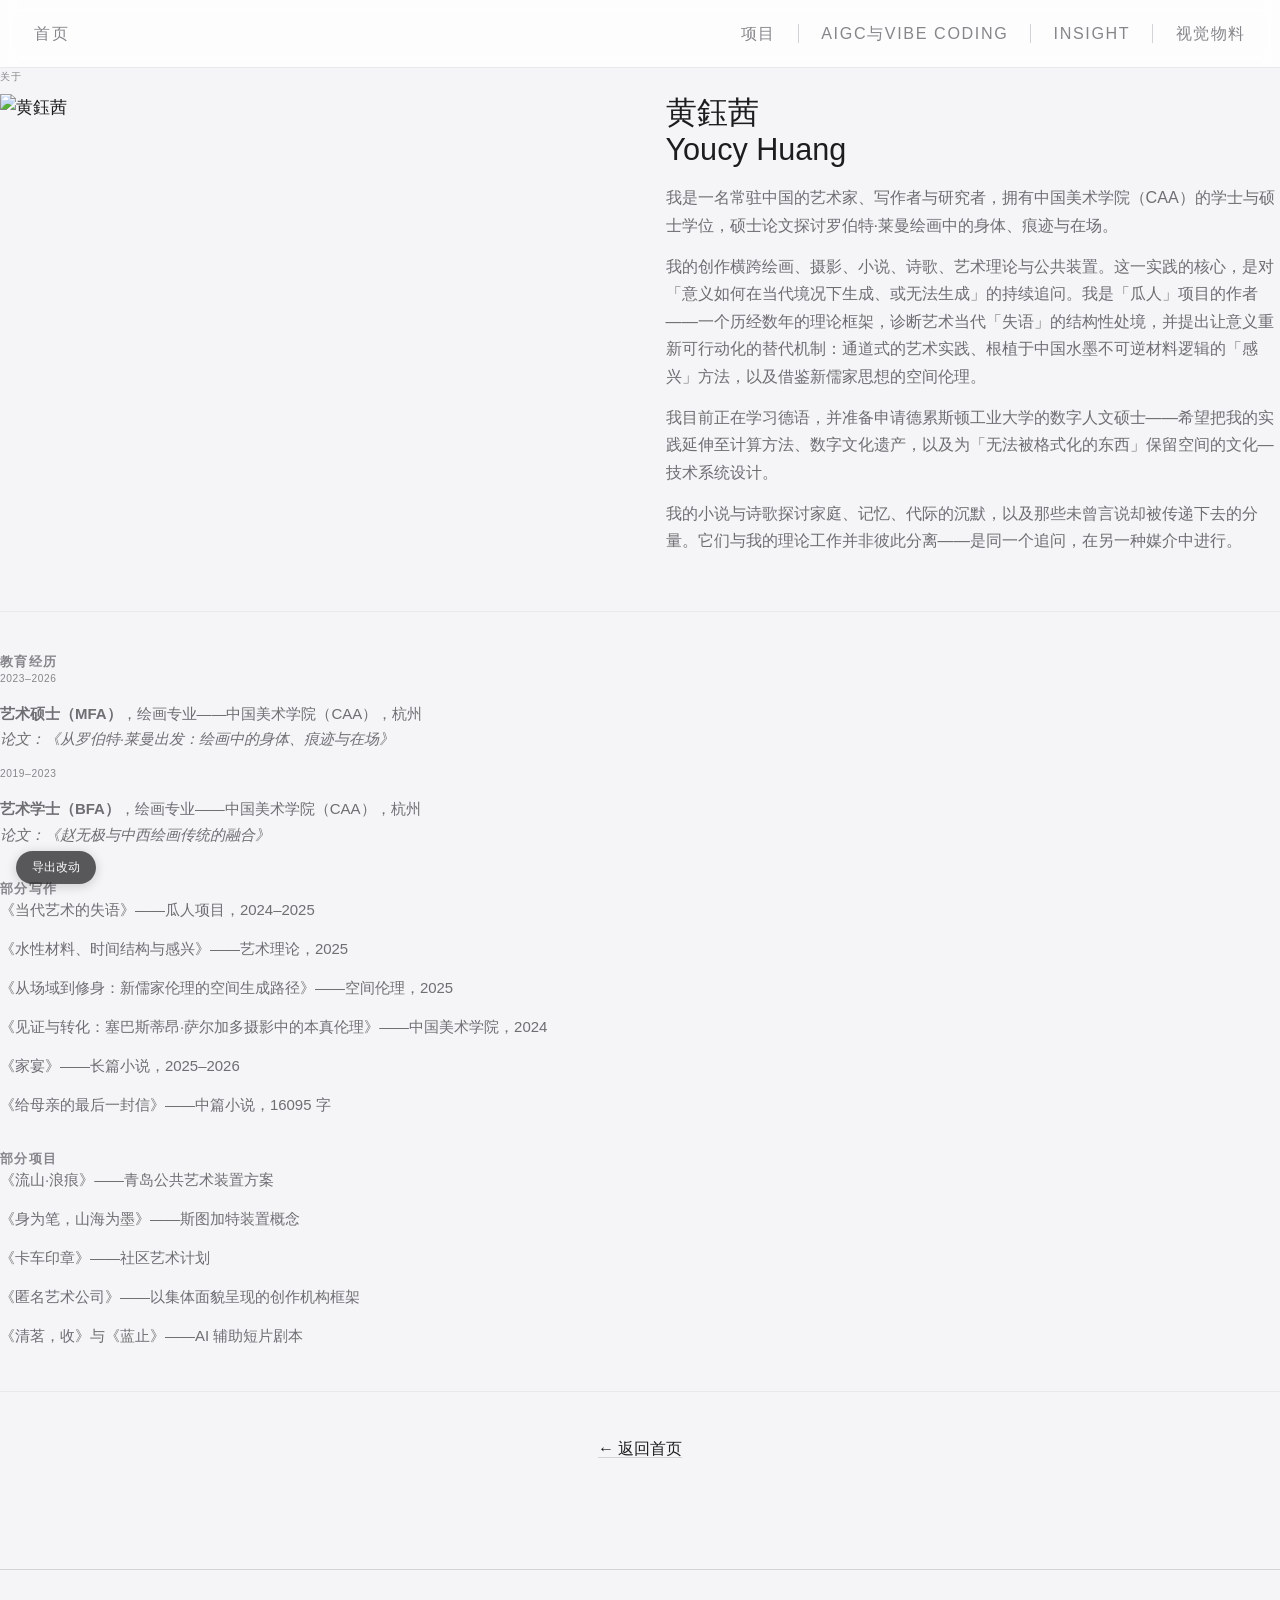
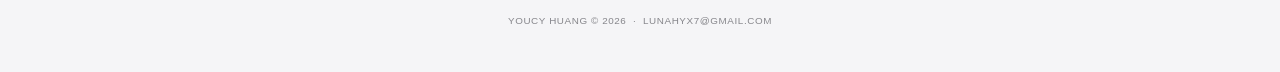
==== commit 51755f9f: "导航栏移除「关于」" ====
--- a/about.html
+++ b/about.html
@@ -17,7 +17,6 @@
     <li><a href="digital.html">AIGC与vibe coding</a></li>
     <li><a href="insight.html">Insight</a></li>
     <li><a href="painting.html">视觉物料</a></li>
-    <li><a href="about.html" class="active">关于</a></li>
   </ul>
 </nav>
 
--- a/assets/css/style.css
+++ b/assets/css/style.css
@@ -289,3 +289,23 @@
 .vs-resizer span{font-family:var(--sans);font-size:.62rem;color:var(--faint);letter-spacing:.05em}
 .vs-resizer:hover span{color:var(--muted)}
 @media(max-width:700px){.project-row{grid-template-columns:1fr}.detail-btn{justify-self:start}}
+/* AIGC页：左右两栏 */
+.duo-grid{display:grid;grid-template-columns:1fr 1fr;gap:2.5rem;margin-top:2rem}
+.duo-col{display:flex;flex-direction:column;gap:1.5rem}
+.duo-head{font-size:1rem;font-weight:600;color:var(--muted);letter-spacing:.02em;padding-bottom:.6rem;border-bottom:1px solid var(--rule);margin:0}
+.duo-item{display:flex;flex-direction:column;align-items:flex-start;background:var(--warm);border:1px solid var(--rule-light);border-radius:var(--radius);box-shadow:var(--shadow);padding:1.8rem 1.6rem;min-height:160px}
+.duo-item h3{font-size:1.15rem;font-weight:600;margin-bottom:.4rem}
+.duo-item .duo-sub{font-size:.85rem;color:var(--ink-light);line-height:1.6;margin:0}
+.duo-item a.link{color:var(--ink);border-bottom:1px solid var(--rule);text-decoration:none;transition:border-color .2s}
+.duo-item a.link:hover{border-bottom-color:var(--ink)}
+.detail-toggle{margin-top:auto;align-self:flex-end;font-family:var(--sans);font-size:.7rem;color:var(--ink);border:1px solid var(--rule);border-radius:999px;padding:5px 14px;cursor:pointer;background:var(--warm);transition:all .2s}
+.detail-toggle:hover{background:var(--ink);color:#fff;border-color:var(--ink)}
+.video-wrap{margin-top:1rem;width:100%}
+.video-wrap video{width:100%;border-radius:12px;background:var(--paper)}
+@media(max-width:700px){.duo-grid{grid-template-columns:1fr}}
+/* 项目页：纯文字 + 详情按钮 */
+.project-item{padding:2.5rem 0;border-bottom:1px solid var(--rule-light)}
+.project-item:last-of-type{border-bottom:none}
+.project-item h3{font-size:1.3rem;font-weight:600;margin-bottom:.8rem}
+.project-item p{font-size:.92rem;color:var(--ink-light);line-height:1.9;max-width:760px;margin:0}
+.project-item .detail-row{text-align:right;margin-top:1.2rem}
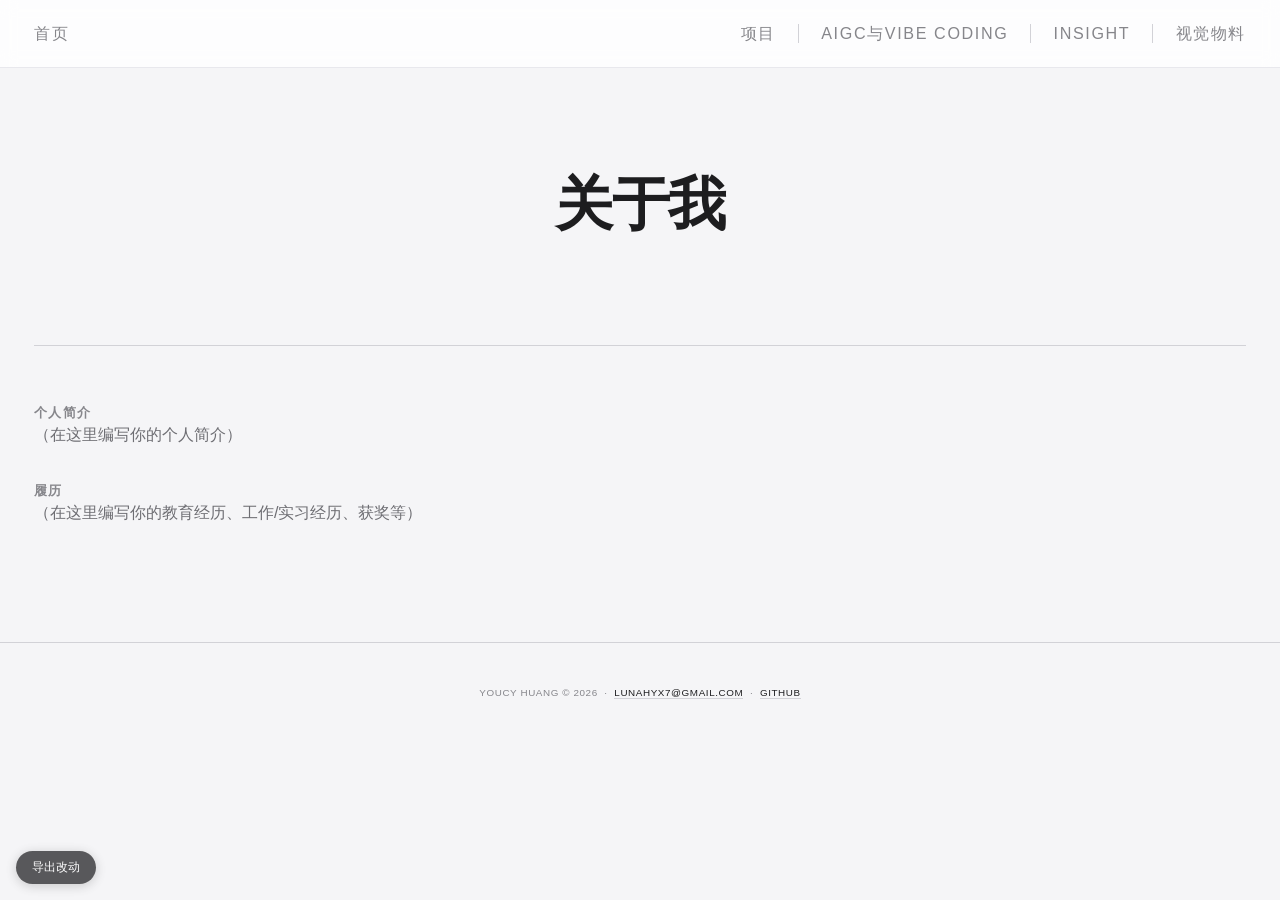
==== commit bc27c2fb: "运营作品集移到项目模块末位；删旧关于页改「关于我」按钮+空白简介页" ====
--- a/about.html
+++ b/about.html
@@ -3,8 +3,8 @@
 <head>
   <meta charset="UTF-8">
   <meta name="viewport" content="width=device-width, initial-scale=1.0">
-  <title>关于 — 黄鈺茜</title>
-  <meta name="description" content="关于黄鈺茜（Youcy Huang）——艺术家、写作者、研究者。中国美术学院 BFA 与 MFA。">
+  <title>关于我 — 黄鈺茜</title>
+  <meta name="description" content="关于黄鈺茜。">
   <link rel="stylesheet" href="assets/css/style.css">
   <link rel="icon" type="image/svg+xml" href="data:image/svg+xml,<svg xmlns='http://www.w3.org/2000/svg' viewBox='0 0 100 100'><text y='.9em' font-size='90'>山</text></svg>">
 </head>
@@ -21,96 +21,30 @@
 </nav>
 
 <main class="page">
-  <section class="section">
-    <p class="section-label">关于</p>
+  <div class="page-inner">
+    <section class="home-hero" style="padding-bottom:2rem;">
+      <h1>关于我</h1>
+    </section>
 
-    <div class="about-grid">
-      <div class="about-image">
-        <img src="assets/images/photography/photo_17.png" alt="黄鈺茜" loading="lazy">
-      </div>
-      <div class="about-text">
-        <h2 style="margin-bottom: var(--gap-sm);">黄鈺茜<br>Youcy Huang</h2>
-        <p>
-          我是一名常驻中国的艺术家、写作者与研究者，拥有中国美术学院（CAA）的学士与硕士学位，硕士论文探讨罗伯特·莱曼绘画中的身体、痕迹与在场。
-        </p>
-        <p>
-          我的创作横跨绘画、摄影、小说、诗歌、艺术理论与公共装置。这一实践的核心，是对「意义如何在当代境况下生成、或无法生成」的持续追问。我是「瓜人」项目的作者——一个历经数年的理论框架，诊断艺术当代「失语」的结构性处境，并提出让意义重新可行动化的替代机制：通道式的艺术实践、根植于中国水墨不可逆材料逻辑的「感兴」方法，以及借鉴新儒家思想的空间伦理。
-        </p>
-        <p>
-          我目前正在学习德语，并准备申请德累斯顿工业大学的数字人文硕士——希望把我的实践延伸至计算方法、数字文化遗产，以及为「无法被格式化的东西」保留空间的文化—技术系统设计。
-        </p>
-        <p>
-          我的小说与诗歌探讨家庭、记忆、代际的沉默，以及那些未曾言说却被传递下去的分量。它们与我的理论工作并非彼此分离——是同一个追问，在另一种媒介中进行。
-        </p>
-      </div>
+    <div class="rule"></div>
+
+    <div style="margin-top:2rem;max-width:720px;">
+      <h4>个人简介</h4>
+      <p>（在这里编写你的个人简介）</p>
+
+      <h4 style="margin-top:2rem;">履历</h4>
+      <p>（在这里编写你的教育经历、工作/实习经历、获奖等）</p>
     </div>
-
-    <!-- 履历 -->
-    <div class="section-rule"></div>
-    <h4>教育经历</h4>
-    <div class="cv-section">
-      <div class="cv-entry">
-        <p class="date">2023–2026</p>
-        <p class="desc"><strong>艺术硕士（MFA）</strong>，绘画专业——中国美术学院（CAA），杭州<br>
-        <em>论文：《从罗伯特·莱曼出发：绘画中的身体、痕迹与在场》</em></p>
-      </div>
-      <div class="cv-entry">
-        <p class="date">2019–2023</p>
-        <p class="desc"><strong>艺术学士（BFA）</strong>，绘画专业——中国美术学院（CAA），杭州<br>
-        <em>论文：《赵无极与中西绘画传统的融合》</em></p>
-      </div>
-    </div>
-
-    <h4 style="margin-top: var(--gap-md);">部分写作</h4>
-    <div class="cv-section">
-      <div class="cv-entry">
-        <p class="desc">《当代艺术的失语》——瓜人项目，2024–2025</p>
-      </div>
-      <div class="cv-entry">
-        <p class="desc">《水性材料、时间结构与感兴》——艺术理论，2025</p>
-      </div>
-      <div class="cv-entry">
-        <p class="desc">《从场域到修身：新儒家伦理的空间生成路径》——空间伦理，2025</p>
-      </div>
-      <div class="cv-entry">
-        <p class="desc">《见证与转化：塞巴斯蒂昂·萨尔加多摄影中的本真伦理》——中国美术学院，2024</p>
-      </div>
-      <div class="cv-entry">
-        <p class="desc">《家宴》——长篇小说，2025–2026</p>
-      </div>
-      <div class="cv-entry">
-        <p class="desc">《给母亲的最后一封信》——中篇小说，16095 字</p>
-      </div>
-    </div>
-
-    <h4 style="margin-top: var(--gap-md);">部分项目</h4>
-    <div class="cv-section">
-      <div class="cv-entry">
-        <p class="desc">《流山·浪痕》——青岛公共艺术装置方案</p>
-      </div>
-      <div class="cv-entry">
-        <p class="desc">《身为笔，山海为墨》——斯图加特装置概念</p>
-      </div>
-      <div class="cv-entry">
-        <p class="desc">《卡车印章》——社区艺术计划</p>
-      </div>
-      <div class="cv-entry">
-        <p class="desc">《匿名艺术公司》——以集体面貌呈现的创作机构框架</p>
-      </div>
-      <div class="cv-entry">
-        <p class="desc">《清茗，收》与《蓝止》——AI 辅助短片剧本</p>
-      </div>
-    </div>
-
-    <div class="section-rule"></div>
-    <p style="text-align: center;">
-      <a href="index.html">← 返回首页</a>
-    </p>
-  </section>
+  </div>
 </main>
 
 <footer class="footer">
-  <p>Youcy Huang &copy; 2026 &nbsp;·&nbsp; lunahyx7@gmail.com</p>
+  <p>
+    Youcy Huang &copy; 2026 &nbsp;·&nbsp;
+    <a href="mailto:lunahyx7@gmail.com">lunahyx7@gmail.com</a>
+    &nbsp;·&nbsp;
+    <a href="https://github.com/YoucyHuang" target="_blank" rel="noopener">GitHub</a>
+  </p>
 </footer>
 
 <script src="assets/js/editable.js"></script>
--- a/assets/css/style.css
+++ b/assets/css/style.css
@@ -309,3 +309,8 @@
 .project-item h3{font-size:1.3rem;font-weight:600;margin-bottom:.8rem}
 .project-item p{font-size:.92rem;color:var(--ink-light);line-height:1.9;max-width:760px;margin:0}
 .project-item .detail-row{text-align:right;margin-top:1.2rem}
+/* 首页标题旁的「关于我」按钮 */
+.hero-title-row{display:flex;align-items:center;justify-content:center;gap:1rem;margin-bottom:.7rem}
+.hero-title-row h1{margin-bottom:0}
+.about-btn{font-family:var(--sans);font-size:.72rem;color:var(--ink);border:1px solid var(--rule);border-radius:999px;padding:5px 16px;text-decoration:none;transition:all .2s}
+.about-btn:hover{background:var(--ink);color:#fff;border-color:var(--ink)}
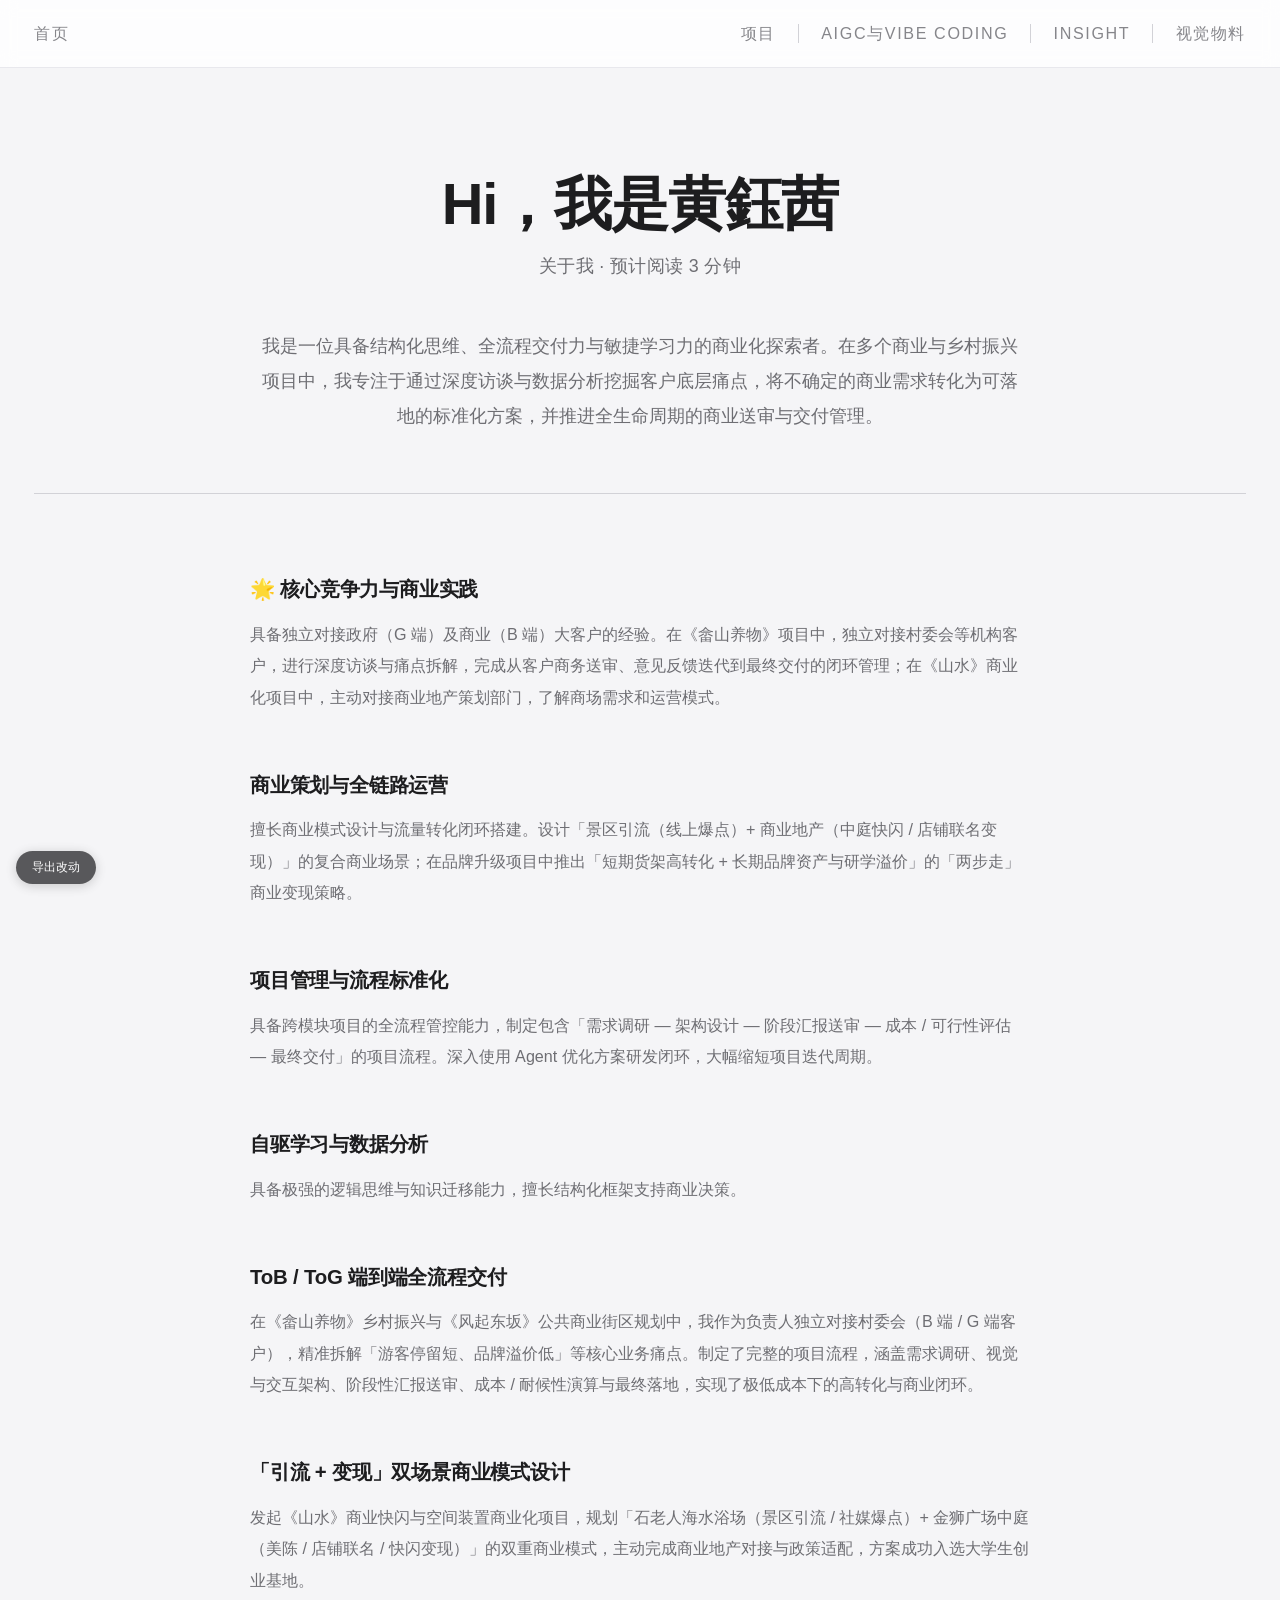
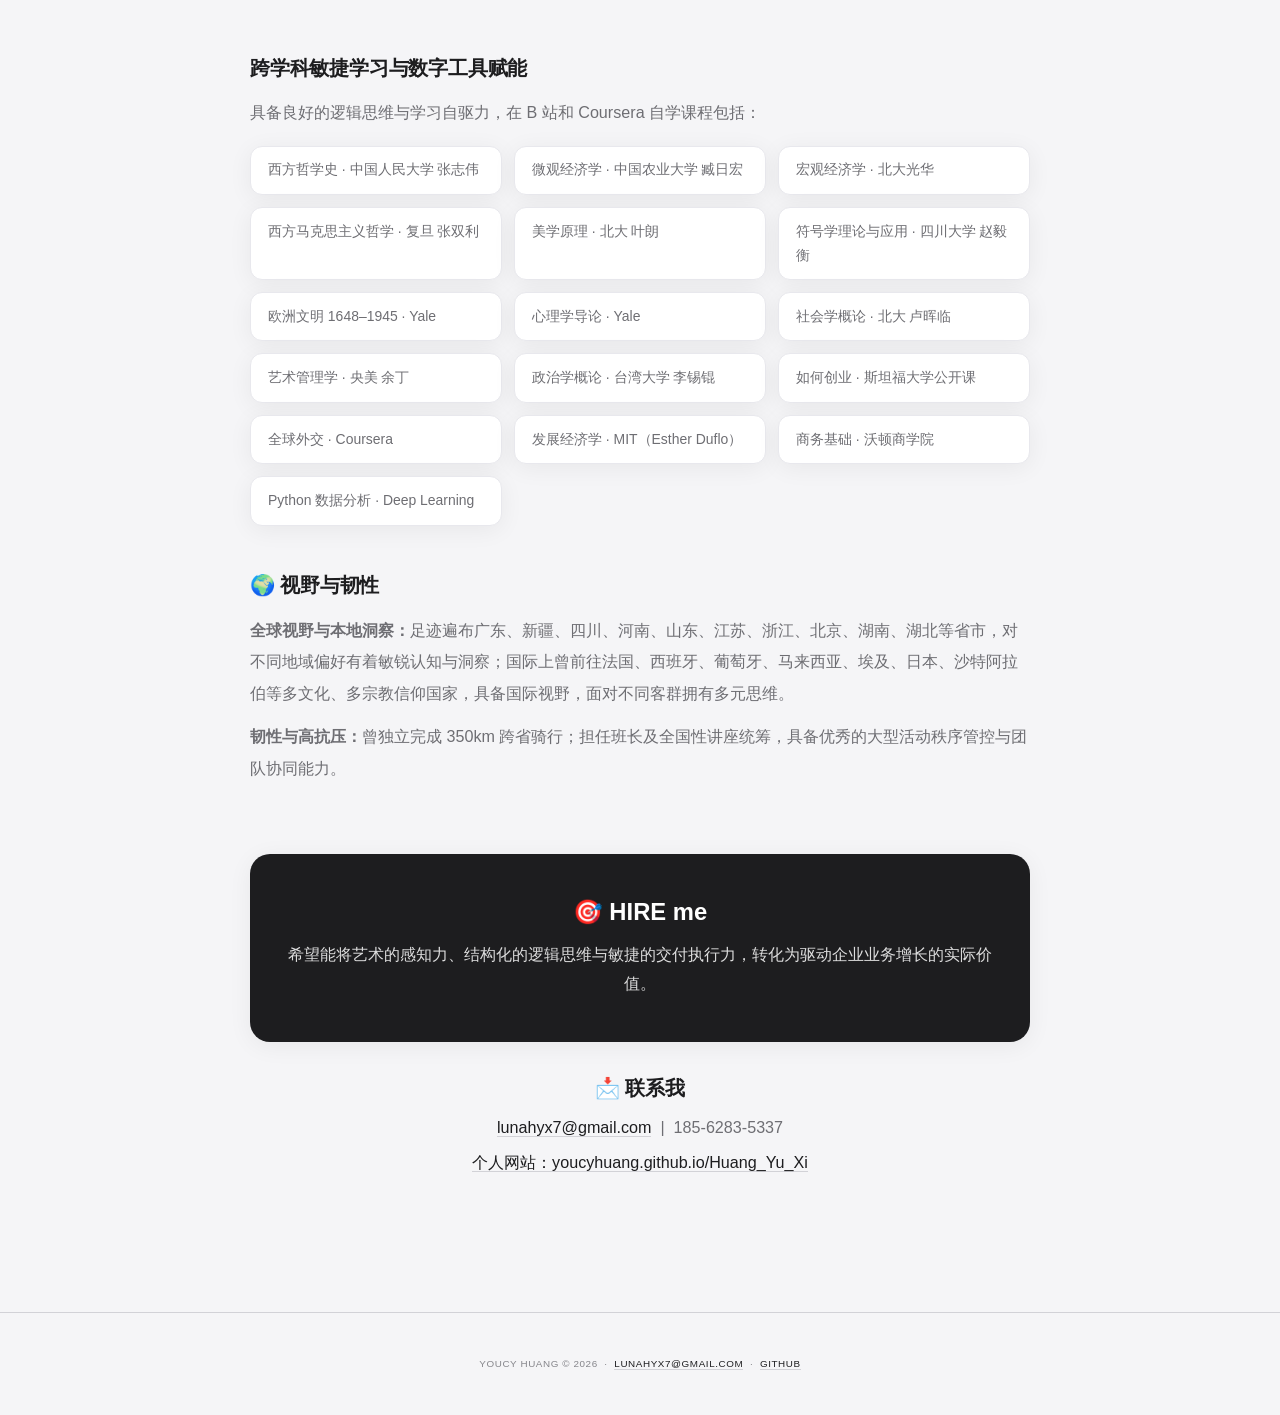
==== commit f269f539: "关于我页精美排版：分节+课程标签格+HIRE me深色卡片" ====
--- a/about.html
+++ b/about.html
@@ -4,7 +4,7 @@
   <meta charset="UTF-8">
   <meta name="viewport" content="width=device-width, initial-scale=1.0">
   <title>关于我 — 黄鈺茜</title>
-  <meta name="description" content="关于黄鈺茜。">
+  <meta name="description" content="关于黄鈺茜——结构化思维、全流程交付力与敏捷学习力的商业化探索者。">
   <link rel="stylesheet" href="assets/css/style.css">
   <link rel="icon" type="image/svg+xml" href="data:image/svg+xml,<svg xmlns='http://www.w3.org/2000/svg' viewBox='0 0 100 100'><text y='.9em' font-size='90'>山</text></svg>">
 </head>
@@ -23,18 +23,83 @@
 <main class="page">
   <div class="page-inner">
     <section class="home-hero" style="padding-bottom:2rem;">
-      <h1>关于我</h1>
+      <h1>Hi，我是黄鈺茜</h1>
+      <p class="sub">关于我 · 预计阅读 3 分钟</p>
     </section>
+
+    <p class="about-intro">我是一位具备结构化思维、全流程交付力与敏捷学习力的商业化探索者。在多个商业与乡村振兴项目中，我专注于通过深度访谈与数据分析挖掘客户底层痛点，将不确定的商业需求转化为可落地的标准化方案，并推进全生命周期的商业送审与交付管理。</p>
 
     <div class="rule"></div>
 
-    <div style="margin-top:2rem;max-width:720px;">
-      <h4>个人简介</h4>
-      <p>（在这里编写你的个人简介）</p>
+    <section class="about-section">
+      <h2 class="about-sec-head">🌟 核心竞争力与商业实践</h2>
+      <p>具备独立对接政府（G 端）及商业（B 端）大客户的经验。在《畲山养物》项目中，独立对接村委会等机构客户，进行深度访谈与痛点拆解，完成从客户商务送审、意见反馈迭代到最终交付的闭环管理；在《山水》商业化项目中，主动对接商业地产策划部门，了解商场需求和运营模式。</p>
+    </section>
 
-      <h4 style="margin-top:2rem;">履历</h4>
-      <p>（在这里编写你的教育经历、工作/实习经历、获奖等）</p>
-    </div>
+    <section class="about-section">
+      <h2 class="about-sec-head">商业策划与全链路运营</h2>
+      <p>擅长商业模式设计与流量转化闭环搭建。设计「景区引流（线上爆点）+ 商业地产（中庭快闪 / 店铺联名变现）」的复合商业场景；在品牌升级项目中推出「短期货架高转化 + 长期品牌资产与研学溢价」的「两步走」商业变现策略。</p>
+    </section>
+
+    <section class="about-section">
+      <h2 class="about-sec-head">项目管理与流程标准化</h2>
+      <p>具备跨模块项目的全流程管控能力，制定包含「需求调研 — 架构设计 — 阶段汇报送审 — 成本 / 可行性评估 — 最终交付」的项目流程。深入使用 Agent 优化方案研发闭环，大幅缩短项目迭代周期。</p>
+    </section>
+
+    <section class="about-section">
+      <h2 class="about-sec-head">自驱学习与数据分析</h2>
+      <p>具备极强的逻辑思维与知识迁移能力，擅长结构化框架支持商业决策。</p>
+    </section>
+
+    <section class="about-section">
+      <h2 class="about-sec-head">ToB / ToG 端到端全流程交付</h2>
+      <p>在《畲山养物》乡村振兴与《风起东坂》公共商业街区规划中，我作为负责人独立对接村委会（B 端 / G 端客户），精准拆解「游客停留短、品牌溢价低」等核心业务痛点。制定了完整的项目流程，涵盖需求调研、视觉与交互架构、阶段性汇报送审、成本 / 耐候性演算与最终落地，实现了极低成本下的高转化与商业闭环。</p>
+    </section>
+
+    <section class="about-section">
+      <h2 class="about-sec-head">「引流 + 变现」双场景商业模式设计</h2>
+      <p>发起《山水》商业快闪与空间装置商业化项目，规划「石老人海水浴场（景区引流 / 社媒爆点）+ 金狮广场中庭（美陈 / 店铺联名 / 快闪变现）」的双重商业模式，主动完成商业地产对接与政策适配，方案成功入选大学生创业基地。</p>
+    </section>
+
+    <section class="about-section">
+      <h2 class="about-sec-head">跨学科敏捷学习与数字工具赋能</h2>
+      <p>具备良好的逻辑思维与学习自驱力，在 B 站和 Coursera 自学课程包括：</p>
+      <div class="course-grid">
+        <span class="course-chip">西方哲学史 · 中国人民大学 张志伟</span>
+        <span class="course-chip">微观经济学 · 中国农业大学 臧日宏</span>
+        <span class="course-chip">宏观经济学 · 北大光华</span>
+        <span class="course-chip">西方马克思主义哲学 · 复旦 张双利</span>
+        <span class="course-chip">美学原理 · 北大 叶朗</span>
+        <span class="course-chip">符号学理论与应用 · 四川大学 赵毅衡</span>
+        <span class="course-chip">欧洲文明 1648–1945 · Yale</span>
+        <span class="course-chip">心理学导论 · Yale</span>
+        <span class="course-chip">社会学概论 · 北大 卢晖临</span>
+        <span class="course-chip">艺术管理学 · 央美 余丁</span>
+        <span class="course-chip">政治学概论 · 台湾大学 李锡锟</span>
+        <span class="course-chip">如何创业 · 斯坦福大学公开课</span>
+        <span class="course-chip">全球外交 · Coursera</span>
+        <span class="course-chip">发展经济学 · MIT（Esther Duflo）</span>
+        <span class="course-chip">商务基础 · 沃顿商学院</span>
+        <span class="course-chip">Python 数据分析 · Deep Learning</span>
+      </div>
+    </section>
+
+    <section class="about-section">
+      <h2 class="about-sec-head">🌍 视野与韧性</h2>
+      <p><strong>全球视野与本地洞察：</strong>足迹遍布广东、新疆、四川、河南、山东、江苏、浙江、北京、湖南、湖北等省市，对不同地域偏好有着敏锐认知与洞察；国际上曾前往法国、西班牙、葡萄牙、马来西亚、埃及、日本、沙特阿拉伯等多文化、多宗教信仰国家，具备国际视野，面对不同客群拥有多元思维。</p>
+      <p><strong>韧性与高抗压：</strong>曾独立完成 350km 跨省骑行；担任班长及全国性讲座统筹，具备优秀的大型活动秩序管控与团队协同能力。</p>
+    </section>
+
+    <section class="hire-card">
+      <h2>🎯 HIRE me</h2>
+      <p>希望能将艺术的感知力、结构化的逻辑思维与敏捷的交付执行力，转化为驱动企业业务增长的实际价值。</p>
+    </section>
+
+    <section class="about-contact">
+      <h2>📩 联系我</h2>
+      <p><a href="mailto:lunahyx7@gmail.com">lunahyx7@gmail.com</a> &nbsp;|&nbsp; 185-6283-5337</p>
+      <p><a href="https://youcyhuang.github.io/Huang_Yu_Xi/" target="_blank" rel="noopener">个人网站：youcyhuang.github.io/Huang_Yu_Xi</a></p>
+    </section>
   </div>
 </main>
 
--- a/assets/css/style.css
+++ b/assets/css/style.css
@@ -314,3 +314,18 @@
 .hero-title-row h1{margin-bottom:0}
 .about-btn{font-family:var(--sans);font-size:.72rem;color:var(--ink);border:1px solid var(--rule);border-radius:999px;padding:5px 16px;text-decoration:none;transition:all .2s}
 .about-btn:hover{background:var(--ink);color:#fff;border-color:var(--ink)}
+/* 关于我页 */
+.about-intro{max-width:760px;margin:0 auto;text-align:center;font-size:1.05rem;line-height:1.95;color:var(--ink-light)}
+.about-section{max-width:780px;margin:0 auto;padding:1.4rem 0}
+.about-sec-head{font-size:1.2rem;font-weight:600;margin-bottom:1rem;letter-spacing:-.01em}
+.about-section p{font-size:.95rem;line-height:1.95;color:var(--ink-light);margin-bottom:.7rem}
+.course-grid{display:grid;grid-template-columns:repeat(auto-fill,minmax(230px,1fr));gap:.7rem;margin-top:1rem}
+.course-chip{background:var(--warm);border:1px solid var(--rule-light);border-radius:12px;padding:.7rem 1rem;font-size:.82rem;color:var(--ink-light);box-shadow:var(--shadow)}
+.hire-card{max-width:780px;margin:2rem auto;background:var(--ink);color:#fff;border-radius:var(--radius);padding:2.6rem 2rem;text-align:center;box-shadow:var(--shadow)}
+.hire-card h2{font-size:1.4rem;font-weight:600;margin-bottom:.8rem;color:#fff}
+.hire-card p{font-size:.95rem;line-height:1.8;color:rgba(255,255,255,.85);margin:0}
+.about-contact{max-width:780px;margin:2rem auto;text-align:center}
+.about-contact h2{font-size:1.2rem;font-weight:600;margin-bottom:.8rem}
+.about-contact p{font-size:.95rem;color:var(--ink-light);margin-bottom:.4rem}
+.about-contact a{color:var(--ink);border-bottom:1px solid var(--rule);text-decoration:none}
+.about-contact a:hover{border-bottom-color:var(--ink)}
